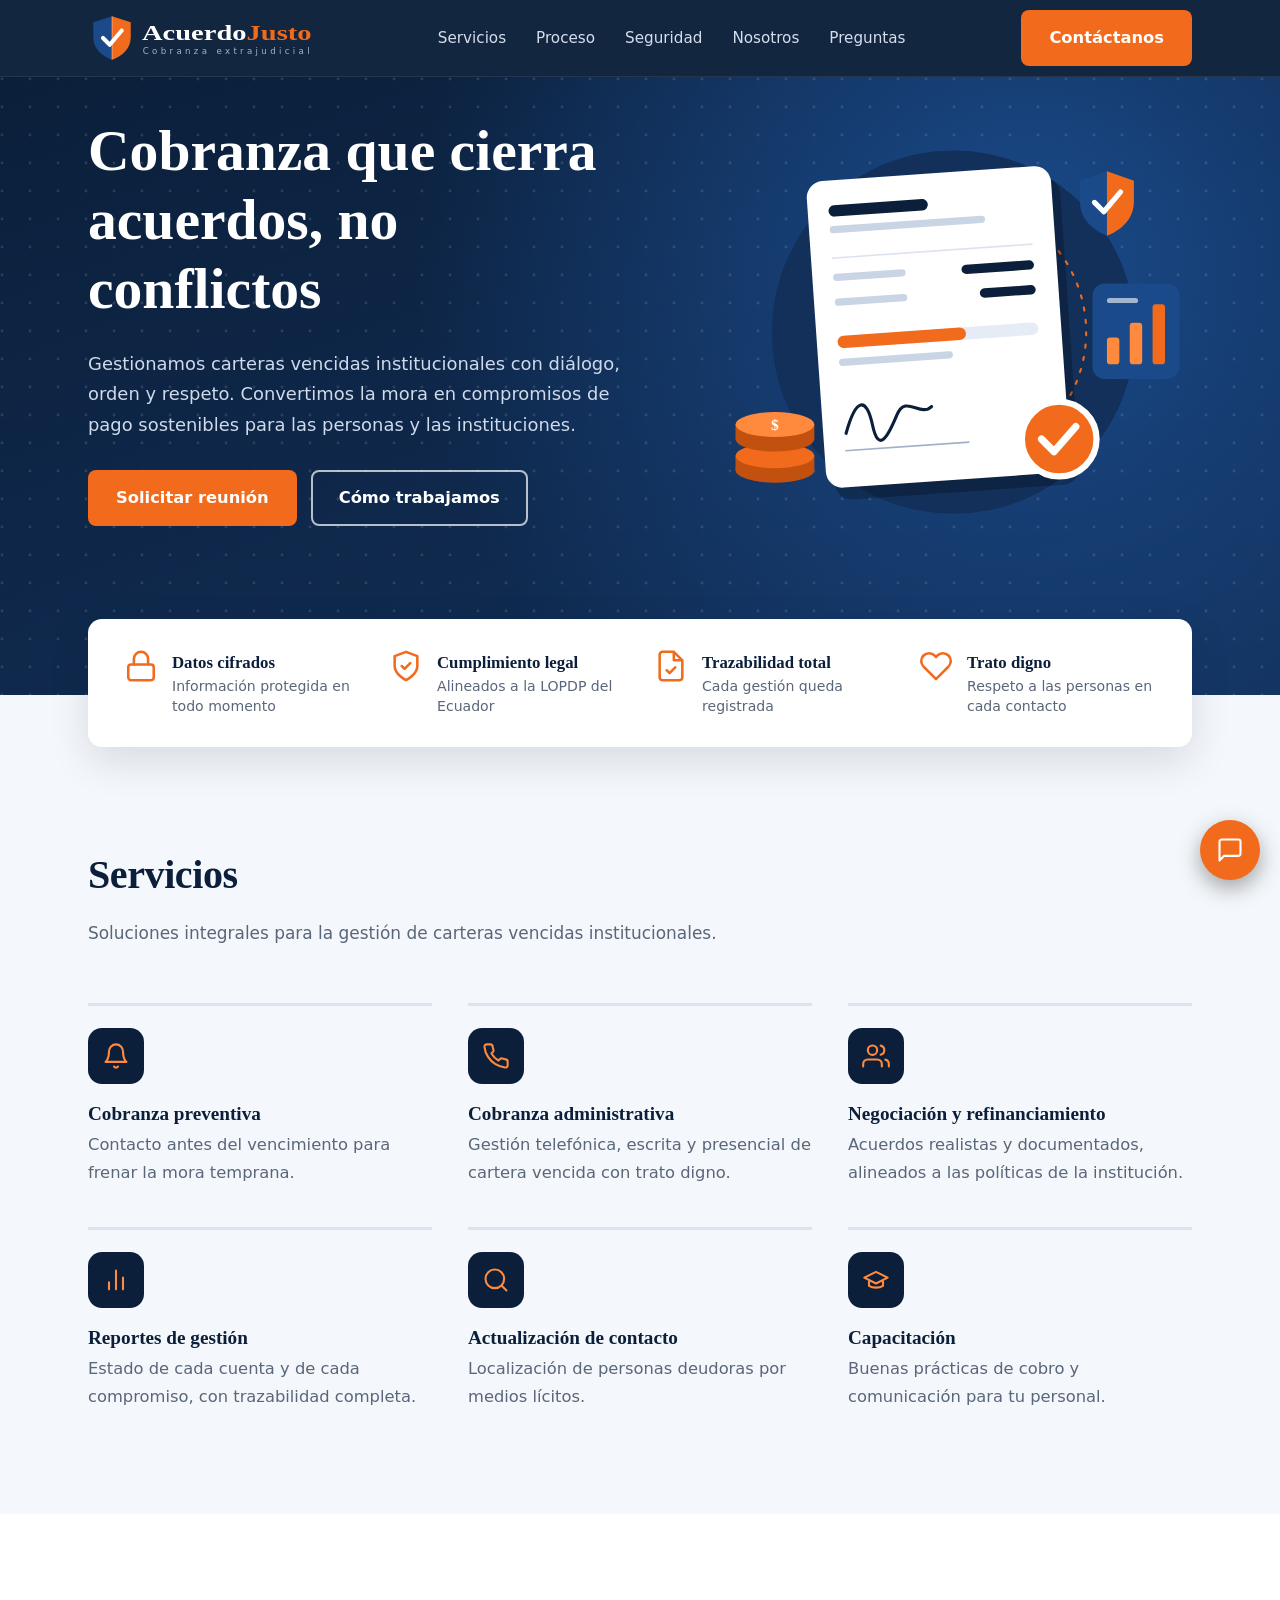
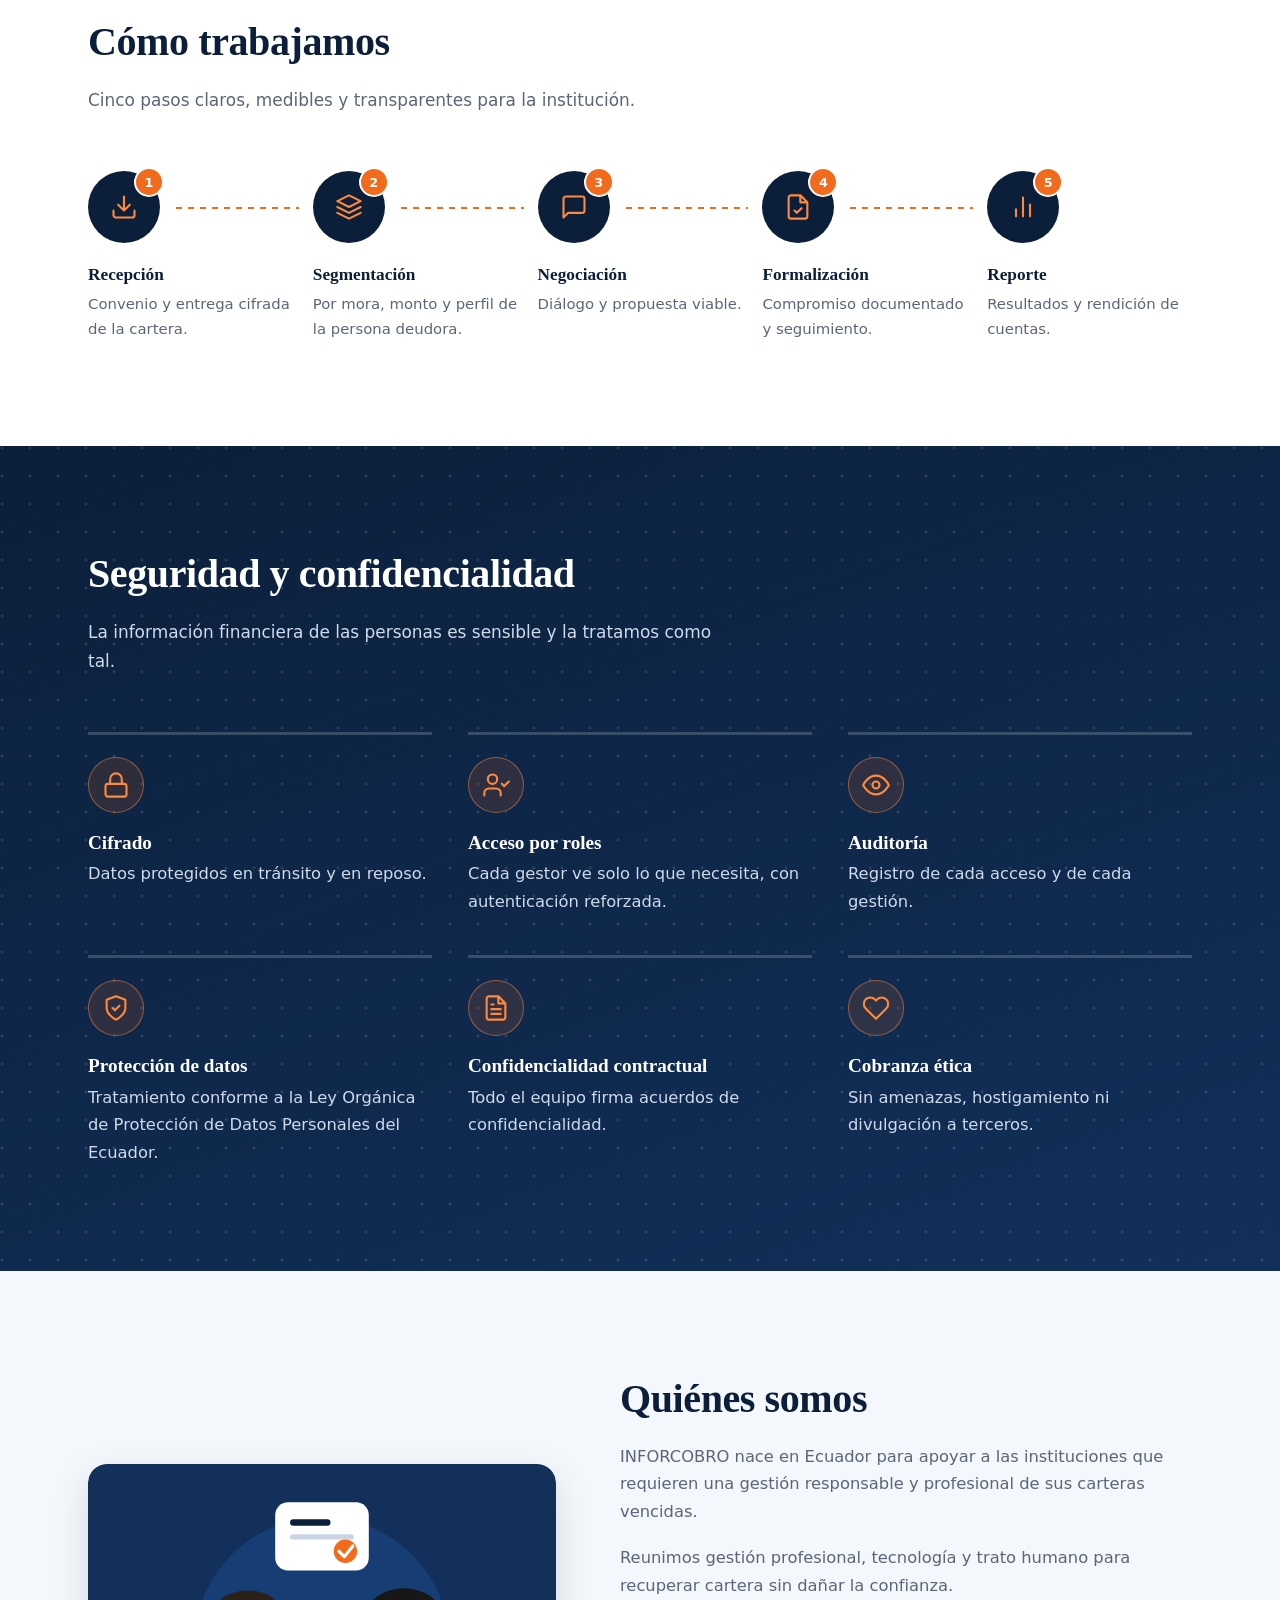
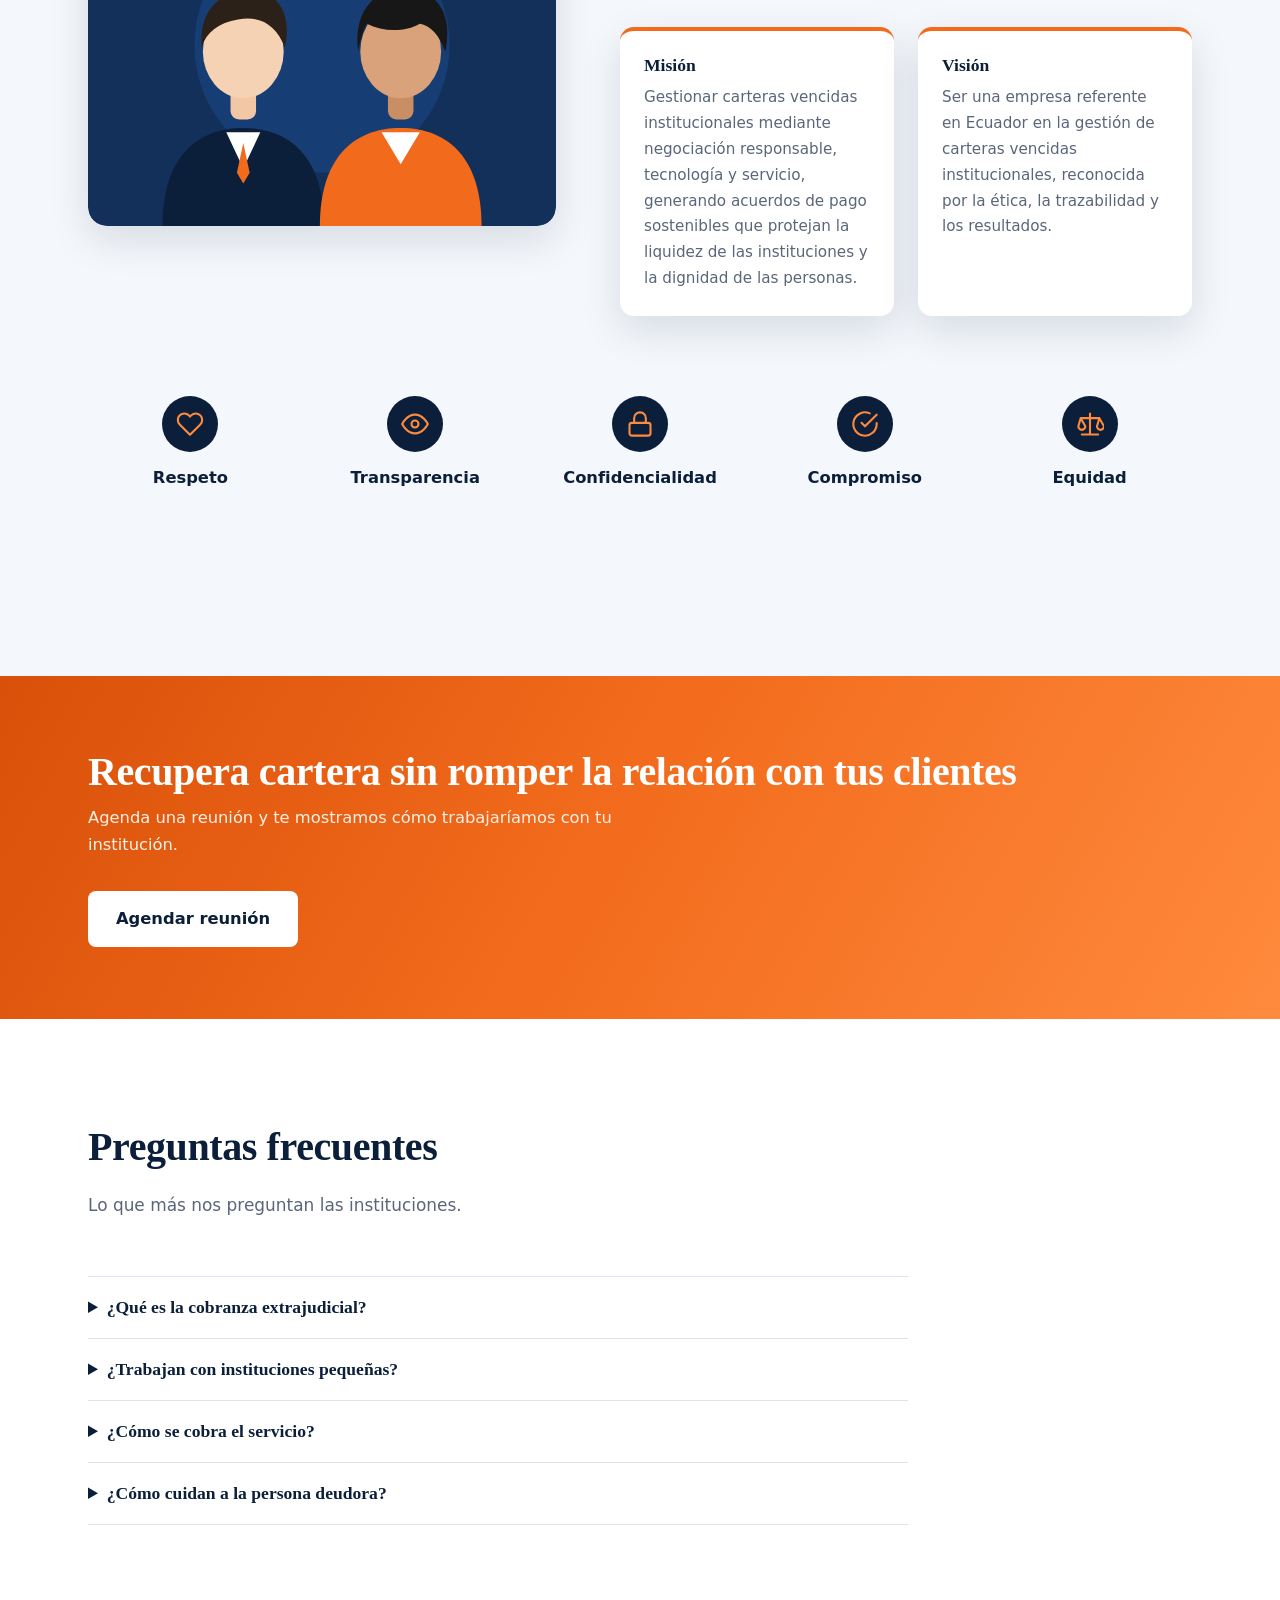
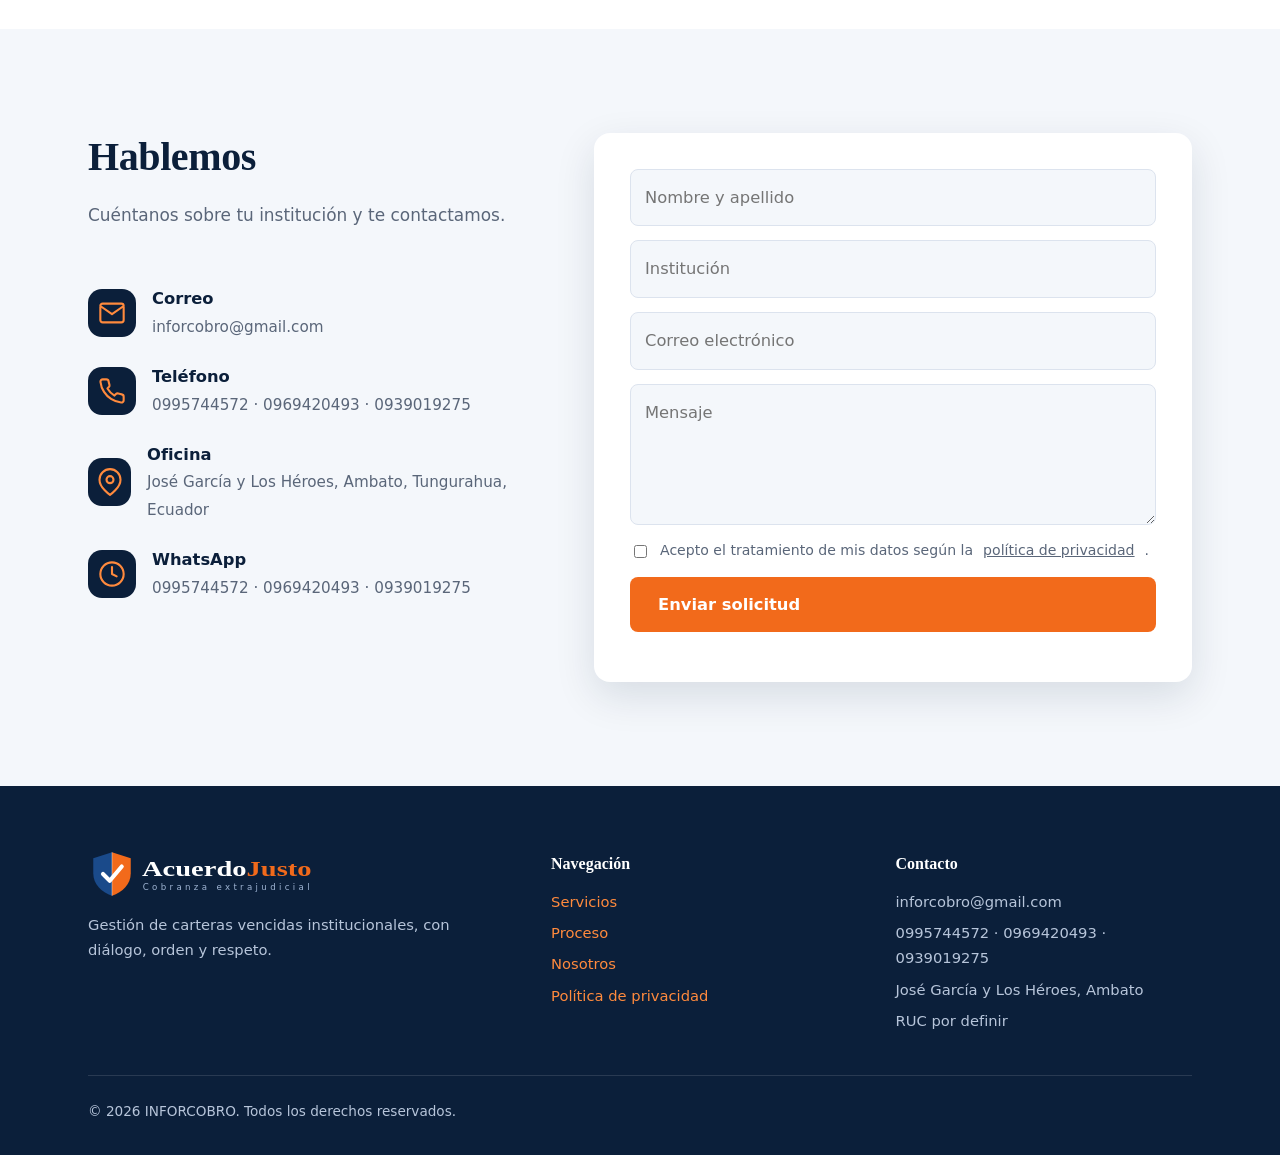
==== index.html @ a8694ea5 "Publicar sitio INFORCOBRO Co-authored-by: Copilot <223556219+Copilot@users.noreply.github.com>" ====
<!doctype html>
<html lang="es">
  <head>
    <meta charset="utf-8" />
    <meta
      name="viewport"
      content="width=device-width, initial-scale=1, viewport-fit=cover"
    />
    <meta
      http-equiv="Content-Security-Policy"
      content="default-src 'none'; style-src 'self'; script-src 'self'; img-src 'self' data:; connect-src 'self' https://formspree.io; form-action https://formspree.io; base-uri 'none'"
    />
    <meta name="referrer" content="no-referrer" />
    <link rel="icon" href="assets/logo-icon.svg" type="image/svg+xml" />
    <link rel="stylesheet" href="css/styles.css" />
    <title>INFORCOBRO | Carteras vencidas institucionales</title>
    <meta
      name="description"
      content="Gestión de carteras vencidas institucionales en Ecuador, con diálogo, orden y respeto."
    />
  </head>
  <body>
    <svg class="sprite" aria-hidden="true">
      <symbol id="i-bell" viewBox="0 0 24 24">
        <path
          d="M18 8a6 6 0 10-12 0c0 7-3 9-3 9h18s-3-2-3-9M13.7 21a2 2 0 01-3.4 0"
        />
      </symbol>
      <symbol id="i-phone" viewBox="0 0 24 24">
        <path
          d="M22 16.9v3a2 2 0 01-2.2 2 19.8 19.8 0 01-8.6-3.1 19.5 19.5 0 01-6-6 19.8 19.8 0 01-3.1-8.7A2 2 0 014.1 2h3a2 2 0 012 1.7c.1 1 .4 1.9.7 2.8a2 2 0 01-.5 2.1L8.1 9.9a16 16 0 006 6l1.3-1.3a2 2 0 012.1-.4c.9.3 1.8.6 2.8.7a2 2 0 011.7 2z"
        />
      </symbol>
      <symbol id="i-users" viewBox="0 0 24 24">
        <path
          d="M17 21v-2a4 4 0 00-4-4H5a4 4 0 00-4 4v2M23 21v-2a4 4 0 00-3-3.9M16 3.1a4 4 0 010 7.8"
        />
        <circle cx="9" cy="7" r="4" />
      </symbol>
      <symbol id="i-chart" viewBox="0 0 24 24">
        <path d="M18 20V10M12 20V4M6 20v-6" />
      </symbol>
      <symbol id="i-search" viewBox="0 0 24 24">
        <circle cx="11" cy="11" r="8" />
        <path d="M21 21l-4.3-4.3" />
      </symbol>
      <symbol id="i-cap" viewBox="0 0 24 24">
        <path d="M22 10L12 5 2 10l10 5 10-5zM6 12v5c3 2 9 2 12 0v-5" />
      </symbol>
      <symbol id="i-lock" viewBox="0 0 24 24">
        <rect x="3" y="11" width="18" height="11" rx="2" />
        <path d="M7 11V7a5 5 0 0110 0v4" />
      </symbol>
      <symbol id="i-usercheck" viewBox="0 0 24 24">
        <path d="M16 21v-2a4 4 0 00-4-4H6a4 4 0 00-4 4v2M17 11l2 2 4-4" />
        <circle cx="9" cy="7" r="4" />
      </symbol>
      <symbol id="i-eye" viewBox="0 0 24 24">
        <path d="M1 12s4-8 11-8 11 8 11 8-4 8-11 8S1 12 1 12z" />
        <circle cx="12" cy="12" r="3" />
      </symbol>
      <symbol id="i-shield" viewBox="0 0 24 24">
        <path d="M12 22s8-4 8-10V5l-8-3-8 3v7c0 6 8 10 8 10zM9 12l2 2 4-4" />
      </symbol>
      <symbol id="i-file" viewBox="0 0 24 24">
        <path
          d="M14 2H6a2 2 0 00-2 2v16a2 2 0 002 2h12a2 2 0 002-2V8zM14 2v6h6M16 13H8M16 17H8M10 9H8"
        />
      </symbol>
      <symbol id="i-filecheck" viewBox="0 0 24 24">
        <path
          d="M14 2H6a2 2 0 00-2 2v16a2 2 0 002 2h12a2 2 0 002-2V8zM14 2v6h6M9 15l2 2 4-4"
        />
      </symbol>
      <symbol id="i-heart" viewBox="0 0 24 24">
        <path
          d="M20.8 4.6a5.5 5.5 0 00-7.8 0L12 5.7l-1-1.1a5.5 5.5 0 00-7.8 7.8l1 1L12 21.2l7.8-7.8 1-1a5.5 5.5 0 000-7.8z"
        />
      </symbol>
      <symbol id="i-inbox" viewBox="0 0 24 24">
        <path
          d="M21 15v4a2 2 0 01-2 2H5a2 2 0 01-2-2v-4M7 10l5 5 5-5M12 15V3"
        />
      </symbol>
      <symbol id="i-layers" viewBox="0 0 24 24">
        <path d="M12 2L2 7l10 5 10-5-10-5zM2 17l10 5 10-5M2 12l10 5 10-5" />
      </symbol>
      <symbol id="i-msg" viewBox="0 0 24 24">
        <path d="M21 15a2 2 0 01-2 2H7l-4 4V5a2 2 0 012-2h14a2 2 0 012 2z" />
      </symbol>
      <symbol id="i-mail" viewBox="0 0 24 24">
        <path
          d="M4 4h16a2 2 0 012 2v12a2 2 0 01-2 2H4a2 2 0 01-2-2V6a2 2 0 012-2zM22 6l-10 7L2 6"
        />
      </symbol>
      <symbol id="i-pin" viewBox="0 0 24 24">
        <path d="M21 10c0 7-9 13-9 13S3 17 3 10a9 9 0 0118 0z" />
        <circle cx="12" cy="10" r="3" />
      </symbol>
      <symbol id="i-clock" viewBox="0 0 24 24">
        <circle cx="12" cy="12" r="10" />
        <path d="M12 6v6l4 2" />
      </symbol>
      <symbol id="i-scale" viewBox="0 0 24 24">
        <path
          d="M12 3v18M5 21h14M4 7h16M4 7l-2 7a3 3 0 006 0zM20 7l-2 7a3 3 0 006 0z"
        />
      </symbol>
      <symbol id="i-ok" viewBox="0 0 24 24">
        <path d="M22 11.1V12a10 10 0 11-5.9-9.1M22 4L12 14l-3-3" />
      </symbol>
    </svg>
    <header class="top">
      <div class="w nav">
        <a href="index.html#inicio"
          ><img src="assets/logo.svg" alt="INFORCOBRO"
        /></a>
        <ul>
          <li><a href="index.html#servicios">Servicios</a></li>
          <li><a href="index.html#proceso">Proceso</a></li>
          <li><a href="index.html#seguridad">Seguridad</a></li>
          <li><a href="index.html#nosotros">Nosotros</a></li>
          <li><a href="index.html#faq">Preguntas</a></li>
        </ul>
        <a class="btn" href="index.html#contacto">Contáctanos</a>
      </div>
    </header>
    <main id="inicio">
      <div class="hero">
        <div class="w">
          <div>
            <h1>Cobranza que cierra acuerdos, no conflictos</h1>
            <p>
              Gestionamos carteras vencidas institucionales con diálogo, orden
              y respeto. Convertimos la mora en compromisos de pago sostenibles
              para las personas y las instituciones.
            </p>
            <a class="btn" href="#contacto">Solicitar reunión</a
            ><a class="btn ghost" href="#proceso">Cómo trabajamos</a>
          </div>
          <img
            src="assets/hero.svg"
            alt="Acuerdo de pago firmado, con indicador de cumplimiento y protección de datos"
          />
        </div>
      </div>

      <div class="w trust">
        <ul>
          <li>
            <svg class="ic" aria-hidden="true"><use href="#i-lock" /></svg>
            <div>
              <b>Datos cifrados</b
              ><span>Información protegida en todo momento</span>
            </div>
          </li>
          <li>
            <svg class="ic" aria-hidden="true"><use href="#i-shield" /></svg>
            <div>
              <b>Cumplimiento legal</b
              ><span>Alineados a la LOPDP del Ecuador</span>
            </div>
          </li>
          <li>
            <svg class="ic" aria-hidden="true"><use href="#i-filecheck" /></svg>
            <div>
              <b>Trazabilidad total</b
              ><span>Cada gestión queda registrada</span>
            </div>
          </li>
          <li>
            <svg class="ic" aria-hidden="true"><use href="#i-heart" /></svg>
            <div>
              <b>Trato digno</b><span>Respeto a las personas en cada contacto</span>
            </div>
          </li>
        </ul>
      </div>

      <section id="servicios">
        <div class="w">
          <h2>Servicios</h2>
          <p class="sub">
            Soluciones integrales para la gestión de carteras vencidas
            institucionales.
          </p>
          <div class="grid3">
            <div class="item">
              <div class="tile">
                <svg class="ic" aria-hidden="true"><use href="#i-bell" /></svg>
              </div>
              <h3>Cobranza preventiva</h3>
              <p>
                Contacto antes del vencimiento para frenar la mora temprana.
              </p>
            </div>
            <div class="item">
              <div class="tile">
                <svg class="ic" aria-hidden="true"><use href="#i-phone" /></svg>
              </div>
              <h3>Cobranza administrativa</h3>
              <p>
                Gestión telefónica, escrita y presencial de cartera vencida con
                trato digno.
              </p>
            </div>
            <div class="item">
              <div class="tile">
                <svg class="ic" aria-hidden="true"><use href="#i-users" /></svg>
              </div>
              <h3>Negociación y refinanciamiento</h3>
              <p>
                Acuerdos realistas y documentados, alineados a las políticas de
                la institución.
              </p>
            </div>
            <div class="item">
              <div class="tile">
                <svg class="ic" aria-hidden="true"><use href="#i-chart" /></svg>
              </div>
              <h3>Reportes de gestión</h3>
              <p>
                Estado de cada cuenta y de cada compromiso, con trazabilidad
                completa.
              </p>
            </div>
            <div class="item">
              <div class="tile">
                <svg class="ic" aria-hidden="true">
                  <use href="#i-search" />
                </svg>
              </div>
              <h3>Actualización de contacto</h3>
              <p>Localización de personas deudoras por medios lícitos.</p>
            </div>
            <div class="item">
              <div class="tile">
                <svg class="ic" aria-hidden="true"><use href="#i-cap" /></svg>
              </div>
              <h3>Capacitación</h3>
              <p>Buenas prácticas de cobro y comunicación para tu personal.</p>
            </div>
          </div>
        </div>
      </section>

      <section id="proceso" class="alt">
        <div class="w">
          <h2>Cómo trabajamos</h2>
          <p class="sub">
            Cinco pasos claros, medibles y transparentes para la institución.
          </p>
          <div class="steps">
            <div>
              <div class="tile">
                <svg class="ic" aria-hidden="true"><use href="#i-inbox" /></svg>
              </div>
              <h3>Recepción</h3>
              <p>Convenio y entrega cifrada de la cartera.</p>
            </div>
            <div>
              <div class="tile">
                <svg class="ic" aria-hidden="true">
                  <use href="#i-layers" />
                </svg>
              </div>
              <h3>Segmentación</h3>
              <p>Por mora, monto y perfil de la persona deudora.</p>
            </div>
            <div>
              <div class="tile">
                <svg class="ic" aria-hidden="true"><use href="#i-msg" /></svg>
              </div>
              <h3>Negociación</h3>
              <p>Diálogo y propuesta viable.</p>
            </div>
            <div>
              <div class="tile">
                <svg class="ic" aria-hidden="true">
                  <use href="#i-filecheck" />
                </svg>
              </div>
              <h3>Formalización</h3>
              <p>Compromiso documentado y seguimiento.</p>
            </div>
            <div>
              <div class="tile">
                <svg class="ic" aria-hidden="true"><use href="#i-chart" /></svg>
              </div>
              <h3>Reporte</h3>
              <p>Resultados y rendición de cuentas.</p>
            </div>
          </div>
        </div>
      </section>

      <section id="seguridad" class="sec">
        <div class="w">
          <h2>Seguridad y confidencialidad</h2>
          <p class="sub">
            La información financiera de las personas es sensible y la tratamos
            como tal.
          </p>
          <div class="grid3">
            <div class="item">
              <div class="tile">
                <svg class="ic" aria-hidden="true"><use href="#i-lock" /></svg>
              </div>
              <h3>Cifrado</h3>
              <p>Datos protegidos en tránsito y en reposo.</p>
            </div>
            <div class="item">
              <div class="tile">
                <svg class="ic" aria-hidden="true">
                  <use href="#i-usercheck" />
                </svg>
              </div>
              <h3>Acceso por roles</h3>
              <p>
                Cada gestor ve solo lo que necesita, con autenticación
                reforzada.
              </p>
            </div>
            <div class="item">
              <div class="tile">
                <svg class="ic" aria-hidden="true"><use href="#i-eye" /></svg>
              </div>
              <h3>Auditoría</h3>
              <p>Registro de cada acceso y de cada gestión.</p>
            </div>
            <div class="item">
              <div class="tile">
                <svg class="ic" aria-hidden="true">
                  <use href="#i-shield" />
                </svg>
              </div>
              <h3>Protección de datos</h3>
              <p>
                Tratamiento conforme a la Ley Orgánica de Protección de Datos
                Personales del Ecuador.
              </p>
            </div>
            <div class="item">
              <div class="tile">
                <svg class="ic" aria-hidden="true"><use href="#i-file" /></svg>
              </div>
              <h3>Confidencialidad contractual</h3>
              <p>Todo el equipo firma acuerdos de confidencialidad.</p>
            </div>
            <div class="item">
              <div class="tile">
                <svg class="ic" aria-hidden="true"><use href="#i-heart" /></svg>
              </div>
              <h3>Cobranza ética</h3>
              <p>Sin amenazas, hostigamiento ni divulgación a terceros.</p>
            </div>
          </div>
        </div>
      </section>

      <section id="nosotros">
        <div class="w">
          <div class="about">
            <img
              src="assets/about.svg"
              alt="Dos asesores cerrando un acuerdo de pago"
            />
            <div>
              <h2>Quiénes somos</h2>
              <p>
                INFORCOBRO nace en Ecuador para apoyar a las instituciones que
                requieren una gestión responsable y profesional de sus carteras
                vencidas.
              </p>
              <p>
                Reunimos gestión profesional, tecnología y trato humano para
                recuperar cartera sin dañar la confianza.
              </p>
              <div class="mv">
                <div>
                  <h3>Misión</h3>
                  <p>
                        Gestionar carteras vencidas institucionales mediante negociación responsable, tecnología y servicio, generando acuerdos de pago sostenibles que protejan la liquidez de las instituciones y la dignidad de las personas.
                  </p>
                </div>
                <div>
                  <h3>Visión</h3>
                  <p>
                    Ser una empresa referente en Ecuador en la gestión de carteras vencidas institucionales, reconocida por la ética, la trazabilidad y los resultados.
                  </p>
                </div>
              </div>
            </div>
          </div>
          <ul class="vals">
            <li>
              <div class="tile">
                <svg class="ic" aria-hidden="true"><use href="#i-heart" /></svg>
              </div>
              Respeto
            </li>
            <li>
              <div class="tile">
                <svg class="ic" aria-hidden="true"><use href="#i-eye" /></svg>
              </div>
              Transparencia
            </li>
            <li>
              <div class="tile">
                <svg class="ic" aria-hidden="true"><use href="#i-lock" /></svg>
              </div>
              Confidencialidad
            </li>
            <li>
              <div class="tile">
                <svg class="ic" aria-hidden="true"><use href="#i-ok" /></svg>
              </div>
              Compromiso
            </li>
            <li>
              <div class="tile">
                <svg class="ic" aria-hidden="true"><use href="#i-scale" /></svg>
              </div>
              Equidad
            </li>
          </ul>
        </div>
      </section>

      <div class="cta">
        <div class="w">
          <div>
            <h2>Recupera cartera sin romper la relación con tus clientes</h2>
            <p>
              Agenda una reunión y te mostramos cómo trabajaríamos con tu
              institución.
            </p>
          </div>
          <a class="btn white" href="#contacto">Agendar reunión</a>
        </div>
      </div>

      <section id="faq" class="alt">
        <div class="w">
          <h2>Preguntas frecuentes</h2>
          <p class="sub">Lo que más nos preguntan las instituciones.</p>
          <div class="faq">
            <details>
              <summary>¿Qué es la cobranza extrajudicial?</summary>
              <p>
                Es la recuperación de deudas sin juicio: mediante contacto,
                negociación y acuerdos de pago.
              </p>
            </details>
            <details>
              <summary>¿Trabajan con instituciones pequeñas?</summary>
              <p>
                Sí. Adaptamos el servicio al tamaño y a las políticas de cada
                institución.
              </p>
            </details>
            <details>
              <summary>¿Cómo se cobra el servicio?</summary>
              <p>
                Comisión por recuperación, tarifa fija u otro
                esquema.
              </p>
            </details>
            <details>
              <summary>¿Cómo cuidan a la persona deudora?</summary>
              <p>
                Con un código de trato digno: horarios permitidos, lenguaje
                respetuoso y privacidad de su información.
              </p>
            </details>
          </div>
        </div>
      </section>

      <section id="contacto">
        <div class="w">
          <div class="contact">
            <div>
              <h2>Hablemos</h2>
              <p class="sub">
                Cuéntanos sobre tu institución y te contactamos.
              </p>
              <ul class="info">
                <li>
                  <div class="tile">
                    <svg class="ic" aria-hidden="true">
                      <use href="#i-mail" />
                    </svg>
                  </div>
                  <div><b>Correo</b><span>inforcobro@gmail.com</span></div>
                </li>
                <li>
                  <div class="tile">
                    <svg class="ic" aria-hidden="true">
                      <use href="#i-phone" />
                    </svg>
                  </div>
                  <div><b>Teléfono</b><span>0995744572 · 0969420493 · 0939019275</span></div>
                </li>
                <li>
                  <div class="tile">
                    <svg class="ic" aria-hidden="true">
                      <use href="#i-pin" />
                    </svg>
                  </div>
                  <div><b>Oficina</b><span>José García y Los Héroes, Ambato, Tungurahua, Ecuador</span></div>
                </li>
                <li>
                  <div class="tile">
                    <svg class="ic" aria-hidden="true">
                      <use href="#i-clock" />
                    </svg>
                  </div>
                  <div>
                    <b>WhatsApp</b><span>0995744572 · 0969420493 · 0939019275</span>
                  </div>
                </li>
              </ul>
            </div>
            <form id="f" novalidate>
              <input
                class="hp"
                name="web"
                tabindex="-1"
                autocomplete="off"
                aria-hidden="true"
              />
              <input
                id="n"
                placeholder="Nombre y apellido"
                maxlength="80"
                required
              /><input
                id="o"
                placeholder="Institución"
                maxlength="100"
                required
              /><input
                id="e"
                type="email"
                placeholder="Correo electrónico"
                maxlength="100"
                required
              /><textarea
                id="t"
                rows="4"
                placeholder="Mensaje"
                maxlength="600"
              ></textarea>
              <label class="chk"
                ><input type="checkbox" id="ok" name="ok" /> Acepto el
                tratamiento de mis datos según la
                <a href="privacidad.html">política de privacidad</a>.</label
              >
              <button class="btn" type="submit">Enviar solicitud</button>
              <div id="msg" role="status"></div>
            </form>
          </div>
        </div>
      </section>
    </main>
    <footer>
      <div class="w">
        <div class="fg">
          <div>
            <img src="assets/logo.svg" alt="INFORCOBRO" />
            <p>
              Gestión de carteras vencidas institucionales, con diálogo,
              orden y respeto.
            </p>
          </div>
          <div>
            <h4>Navegación</h4>
            <p><a href="index.html#servicios">Servicios</a></p>
            <p><a href="index.html#proceso">Proceso</a></p>
            <p><a href="index.html#nosotros">Nosotros</a></p>
            <p><a href="privacidad.html">Política de privacidad</a></p>
          </div>
          <div>
            <h4>Contacto</h4>
            <p>inforcobro@gmail.com</p>
            <p>0995744572 · 0969420493 · 0939019275</p>
            <p>José García y Los Héroes, Ambato</p>
            <p>RUC por definir</p>
          </div>
        </div>
        <div class="copy">
          © 2026 INFORCOBRO. Todos los derechos reservados.
        </div>
      </div>
    </footer>
    <div id="bot">
      <div id="bw">
        <div class="bh">Asistente INFORCOBRO</div>
        <div id="bm"></div>
        <div id="bq"></div>
        <form id="bf">
          <input
            id="bi"
            placeholder="Escribe tu pregunta"
            maxlength="120"
            aria-label="Pregunta"
          /><button type="submit">Enviar</button>
        </form>
      </div>
      <button id="bt" type="button" aria-label="Abrir asistente">
        <svg class="ic" aria-hidden="true"><use href="#i-msg" /></svg>
      </button>
    </div>
    <script src="js/main.js"></script>
    <script src="js/bot.js"></script>
  </body>
</html>
---- css/styles.css ----
:root {
  --navy: #0b1f3a;
  --navy2: #12305a;
  --blue: #1a4a8a;
  --or: #f26a1b;
  --or2: #ff8a3d;
  --bg: #f4f7fb;
  --tx: #1b2638;
  --mu: #5a6679;
  --bd: #dce3ee;
  --serif: Georgia, "Times New Roman", serif;
  --sans: system-ui, -apple-system, "Segoe UI", Roboto, sans-serif;
  --sh: 0 14px 40px rgba(11, 31, 58, 0.12);
}
* {
  box-sizing: border-box;
}
html {
  scroll-behavior: smooth;
  scroll-padding-top: 84px;
}
body {
  margin: 0;
  font: 1.02rem/1.7 var(--sans);
  background: var(--bg);
  color: var(--tx);
}
h1,
h2,
h3 {
  font-family: var(--serif);
  line-height: 1.2;
  margin: 0 0 0.5em;
}
h2 {
  font-size: clamp(1.8rem, 3.2vw, 2.5rem);
  color: var(--navy);
  letter-spacing: -0.01em;
}
a {
  color: inherit;
}
.w {
  max-width: 1160px;
  margin: auto;
  padding: 0 28px;
}
:focus-visible {
  outline: 3px solid var(--or2);
  outline-offset: 2px;
}
.sprite {
  position: absolute;
  width: 0;
  height: 0;
  overflow: hidden;
}
.ic {
  width: 24px;
  height: 24px;
  fill: none;
  stroke: currentColor;
  stroke-width: 1.8;
  stroke-linecap: round;
  stroke-linejoin: round;
  flex: none;
}
.top {
  position: sticky;
  top: 0;
  z-index: 20;
  background: rgba(11, 31, 58, 0.97);
  border-bottom: 1px solid rgba(255, 255, 255, 0.08);
  padding-top: env(safe-area-inset-top, 0);
}
.nav {
  display: flex;
  align-items: center;
  justify-content: space-between;
  height: 76px;
}
.nav img {
  height: 48px;
  display: block;
}
.nav ul {
  display: flex;
  gap: 30px;
  list-style: none;
  margin: 0;
  padding: 0;
}
.nav ul a {
  color: #d5deec;
  text-decoration: none;
  font-size: 0.95rem;
}
.nav ul a:hover {
  color: var(--or2);
}
.btn {
  display: inline-flex;
  align-items: center;
  gap: 8px;
  background: var(--or);
  color: #fff;
  padding: 14px 28px;
  border-radius: 8px;
  border: 0;
  text-decoration: none;
  cursor: pointer;
  font: inherit;
  font-weight: 700;
  transition:
    background 0.2s,
    transform 0.2s;
}
.btn:hover {
  background: var(--or2);
  transform: translateY(-1px);
}
.btn.ghost {
  background: none;
  border: 2px solid rgba(255, 255, 255, 0.7);
  padding: 12px 26px;
}
.btn.ghost:hover {
  background: rgba(255, 255, 255, 0.1);
}
.btn.white {
  background: #fff;
  color: var(--navy);
}
.btn.white:hover {
  background: #fff1e7;
}
.hero {
  background:
    url(../assets/pattern.svg),
    radial-gradient(circle at 80% 30%, var(--blue), transparent 55%),
    linear-gradient(160deg, var(--navy), var(--navy2));
  color: #fff;
  padding: 32px 0 150px;
}
.hero .w {
  display: grid;
  grid-template-columns: 1.05fr 0.95fr;
  gap: 56px;
  align-items: center;
}
.hero h1 {
  font-size: clamp(2.3rem, 5vw, 3.6rem);
  margin-bottom: 0.45em;
}
.hero p {
  color: #cfdaeb;
  font-size: 1.12rem;
  max-width: 540px;
  margin: 0 0 30px;
}
.hero .btn {
  margin: 0 14px 12px 0;
}
.hero img {
  width: 100%;
  height: auto;
  display: block;
}
.trust {
  margin-top: -76px;
  position: relative;
  z-index: 2;
}
.trust ul {
  list-style: none;
  margin: 0;
  padding: 30px 36px;
  background: #fff;
  border-radius: 14px;
  box-shadow: var(--sh);
  display: grid;
  grid-template-columns: repeat(4, 1fr);
  gap: 28px;
}
.trust li {
  display: flex;
  gap: 14px;
  align-items: flex-start;
}
.trust .ic {
  color: var(--or);
  width: 34px;
  height: 34px;
}
.trust b {
  display: block;
  font-family: var(--serif);
  color: var(--navy);
  font-size: 1.05rem;
}
.trust span {
  font-size: 0.88rem;
  color: var(--mu);
  line-height: 1.4;
  display: block;
}
section {
  padding: 104px 0;
}
.alt {
  background: #fff;
}
.sub {
  color: var(--mu);
  max-width: 640px;
  margin: 0 0 56px;
  font-size: 1.06rem;
}
.grid3 {
  display: grid;
  grid-template-columns: repeat(3, 1fr);
  gap: 40px 36px;
}
.tile {
  width: 56px;
  height: 56px;
  border-radius: 14px;
  background: var(--navy);
  color: var(--or2);
  display: grid;
  place-items: center;
  margin-bottom: 18px;
}
.tile .ic {
  width: 28px;
  height: 28px;
}
.item h3 {
  font-size: 1.2rem;
  color: var(--navy);
  margin: 0 0 6px;
}
.item p {
  margin: 0;
  color: var(--mu);
}
.item {
  padding-top: 22px;
  border-top: 3px solid var(--bd);
  transition: border-color 0.2s;
}
.item:hover {
  border-color: var(--or);
}
.steps {
  display: grid;
  grid-template-columns: repeat(5, 1fr);
  gap: 20px;
  counter-reset: s;
}
.steps > div {
  position: relative;
}
.steps .tile {
  position: relative;
  border-radius: 50%;
  width: 72px;
  height: 72px;
  background: var(--navy);
  margin-bottom: 22px;
}
.steps .tile::after {
  counter-increment: s;
  content: counter(s);
  position: absolute;
  top: -4px;
  right: -4px;
  width: 26px;
  height: 26px;
  border-radius: 50%;
  background: var(--or);
  color: #fff;
  font: 700 0.8rem var(--sans);
  display: grid;
  place-items: center;
  border: 2px solid #fff;
}
.steps > div:not(:last-child)::after {
  content: "";
  position: absolute;
  top: 36px;
  left: 88px;
  right: -6px;
  height: 2px;
  background: repeating-linear-gradient(
    90deg,
    var(--or) 0 6px,
    transparent 6px 12px
  );
}
.steps h3 {
  font-size: 1.08rem;
  color: var(--navy);
  margin: 0 0 6px;
}
.steps p {
  margin: 0;
  font-size: 0.93rem;
  color: var(--mu);
}
.sec {
  background:
    url(../assets/pattern.svg),
    linear-gradient(160deg, var(--navy), var(--navy2));
  color: #fff;
}
.sec h2 {
  color: #fff;
}
.sec .sub {
  color: #cfdaeb;
}
.sec .item {
  border-top-color: rgba(255, 255, 255, 0.18);
}
.sec .item:hover {
  border-color: var(--or2);
}
.sec .tile {
  background: rgba(242, 106, 27, 0.14);
  border: 1px solid rgba(255, 138, 61, 0.5);
  border-radius: 50%;
}
.sec .item h3 {
  color: #fff;
}
.sec .item p {
  color: #cfdaeb;
}
.about {
  display: grid;
  grid-template-columns: 0.9fr 1.1fr;
  gap: 64px;
  align-items: center;
  margin-bottom: 80px;
}
.about img {
  width: 100%;
  height: auto;
  border-radius: 18px;
  box-shadow: var(--sh);
  display: block;
}
.about p {
  margin: 0 0 18px;
  color: var(--mu);
}
.mv {
  display: grid;
  grid-template-columns: 1fr 1fr;
  gap: 24px;
  margin-top: 28px;
}
.mv div {
  background: #fff;
  border-radius: 14px;
  padding: 24px;
  box-shadow: var(--sh);
  border-top: 4px solid var(--or);
}
.mv h3 {
  font-size: 1.1rem;
  color: var(--navy);
}
.mv p {
  font-size: 0.95rem;
  margin: 0;
}
.vals {
  display: grid;
  grid-template-columns: repeat(5, 1fr);
  gap: 20px;
  margin: 0 0 80px;
  padding: 0;
  list-style: none;
}
.vals li {
  text-align: center;
  font-weight: 700;
  color: var(--navy);
}
.vals .tile {
  margin: 0 auto 12px;
  border-radius: 50%;
}
.team {
  display: grid;
  grid-template-columns: repeat(4, 1fr);
  gap: 32px;
  text-align: center;
}
.av {
  width: 104px;
  height: 104px;
  margin: 0 auto 16px;
  border-radius: 50%;
  background: linear-gradient(145deg, var(--blue), var(--navy));
  color: #fff;
  display: grid;
  place-items: center;
  font: 700 1.6rem var(--serif);
  border: 4px solid #fff;
  box-shadow:
    0 0 0 3px var(--or),
    var(--sh);
}
.team h3 {
  font-size: 1.08rem;
  margin: 0;
  color: var(--navy);
}
.team p {
  margin: 4px 0 0;
  color: var(--mu);
  font-size: 0.92rem;
}
.gap {
  margin-top: 0;
  margin-bottom: 40px;
}
.cta {
  background: linear-gradient(120deg, #d9500a, var(--or) 45%, var(--or2));
  color: #fff;
  padding: 72px 0;
}
.cta .w {
  display: flex;
  align-items: center;
  justify-content: space-between;
  gap: 32px;
  flex-wrap: wrap;
}
.cta h2 {
  color: #fff;
  margin: 0 0 8px;
}
.cta p {
  margin: 0;
  max-width: 560px;
  color: #fff1e7;
}
details {
  border-top: 1px solid var(--bd);
  padding: 20px 0;
}
details:last-of-type {
  border-bottom: 1px solid var(--bd);
}
summary {
  cursor: pointer;
  font: 700 1.1rem var(--serif);
  color: var(--navy);
}
details p {
  color: var(--mu);
  margin: 12px 0 0;
  max-width: 720px;
}
.faq {
  max-width: 820px;
}
.contact {
  display: grid;
  grid-template-columns: 0.85fr 1.15fr;
  gap: 64px;
  align-items: start;
}
.info {
  list-style: none;
  margin: 0;
  padding: 0;
  display: grid;
  gap: 22px;
}
.info li {
  display: flex;
  gap: 16px;
  align-items: center;
}
.info .tile {
  margin: 0;
  width: 48px;
  height: 48px;
}
.info b {
  display: block;
  color: var(--navy);
}
.info span {
  color: var(--mu);
  font-size: 0.95rem;
}
form {
  display: grid;
  gap: 14px;
  background: #fff;
  padding: 36px;
  border-radius: 16px;
  box-shadow: var(--sh);
}
input,
textarea {
  width: 100%;
  padding: 14px;
  border: 1px solid var(--bd);
  border-radius: 8px;
  font: inherit;
  background: var(--bg);
}
input:focus,
textarea:focus {
  outline: 2px solid var(--or);
  background: #fff;
}
.chk {
  display: flex;
  gap: 10px;
  align-items: flex-start;
  font-size: 0.88rem;
  color: var(--mu);
}
.chk input {
  width: auto;
  margin-top: 6px;
}
.hp {
  position: absolute;
  left: -9999px;
}
#msg {
  font-weight: 600;
  color: var(--or);
}
footer {
  background: var(--navy);
  color: #b7c5da;
  padding: 64px 0 32px;
  font-size: 0.92rem;
}
footer a {
  color: var(--or2);
  text-decoration: none;
}
footer img {
  height: 48px;
  display: block;
  margin-bottom: 14px;
}
.fg {
  display: grid;
  grid-template-columns: 1.4fr 1fr 1fr;
  gap: 48px;
  padding-bottom: 36px;
  border-bottom: 1px solid rgba(255, 255, 255, 0.12);
}
.fg h4 {
  font-family: var(--serif);
  color: #fff;
  margin: 0 0 12px;
  font-size: 1rem;
}
.fg p {
  margin: 0 0 6px;
}
.copy {
  padding-top: 24px;
  font-size: 0.85rem;
}
.legal {
  max-width: 780px;
  margin: auto;
  padding: 72px 28px;
}
.legal h2 {
  margin-top: 1.8em;
  font-size: 1.4rem;
}
.note {
  background: #fff3ea;
  border-left: 5px solid var(--or);
  padding: 14px 18px;
  margin: 0 0 24px;
  border-radius: 0 8px 8px 0;
}
#bot {
  position: fixed;
  right: 20px;
  bottom: calc(20px + env(safe-area-inset-bottom, 0));
  z-index: 30;
}
#bt {
  width: 60px;
  height: 60px;
  border-radius: 50%;
  background: var(--or);
  color: #fff;
  border: 0;
  cursor: pointer;
  box-shadow: 0 8px 22px rgba(0, 0, 0, 0.35);
  display: grid;
  place-items: center;
}
#bt .ic {
  width: 28px;
  height: 28px;
}
#bw {
  display: none;
  position: absolute;
  right: 0;
  bottom: 74px;
  width: min(360px, calc(100vw - 40px));
  background: #fff;
  border: 1px solid var(--bd);
  border-radius: 14px;
  overflow: hidden;
  box-shadow: 0 16px 40px rgba(0, 0, 0, 0.3);
}
#bw.open {
  display: block;
}
.bh {
  background: var(--navy);
  color: #fff;
  padding: 14px 18px;
  font-weight: 700;
}
#bm {
  height: 260px;
  overflow: auto;
  padding: 14px;
  display: flex;
  flex-direction: column;
  gap: 8px;
  font-size: 0.92rem;
}
.m {
  padding: 10px 14px;
  border-radius: 12px;
  max-width: 88%;
}
.m.b {
  background: var(--bg);
}
.m.b {
  align-self: flex-start;
}
.m.u {
  background: var(--or);
  color: #fff;
  align-self: flex-end;
}
#bq {
  display: flex;
  flex-wrap: wrap;
  gap: 6px;
  padding: 10px 12px;
  border-top: 1px solid var(--bd);
}
#bq button {
  background: #fff;
  border: 1px solid var(--or);
  color: var(--navy);
  border-radius: 16px;
  padding: 5px 11px;
  font-size: 0.8rem;
  cursor: pointer;
}
#bf {
  display: flex;
  border-top: 1px solid var(--bd);
}
#bf input {
  border: 0;
  border-radius: 0;
  background: #fff;
}
#bf button {
  border: 0;
  background: var(--navy);
  color: #fff;
  padding: 0 18px;
  cursor: pointer;
}
@media (max-width: 900px) {
  .nav ul {
    display: none;
  }
  .hero {
    padding: 72px 0 120px;
  }
  .hero .w,
  .about,
  .contact,
  .mv,
  .fg {
    grid-template-columns: 1fr;
    gap: 40px;
  }
  .hero img {
    max-width: 420px;
    margin: auto;
  }
  .trust ul,
  .grid3 {
    grid-template-columns: 1fr 1fr;
  }
  .steps,
  .vals {
    grid-template-columns: 1fr 1fr;
  }
  .steps > div::after {
    display: none;
  }
  .team {
    grid-template-columns: 1fr 1fr;
  }
  section {
    padding: 72px 0;
  }
}
@media (max-width: 560px) {
  .trust ul,
  .grid3,
  .steps,
  .vals,
  .team {
    grid-template-columns: 1fr;
  }
  .w {
    padding: 0 20px;
  }
  form {
    padding: 24px;
  }
}
@media (prefers-reduced-motion: reduce) {
  html {
    scroll-behavior: auto;
  }
  * {
    transition: none !important;
  }
}
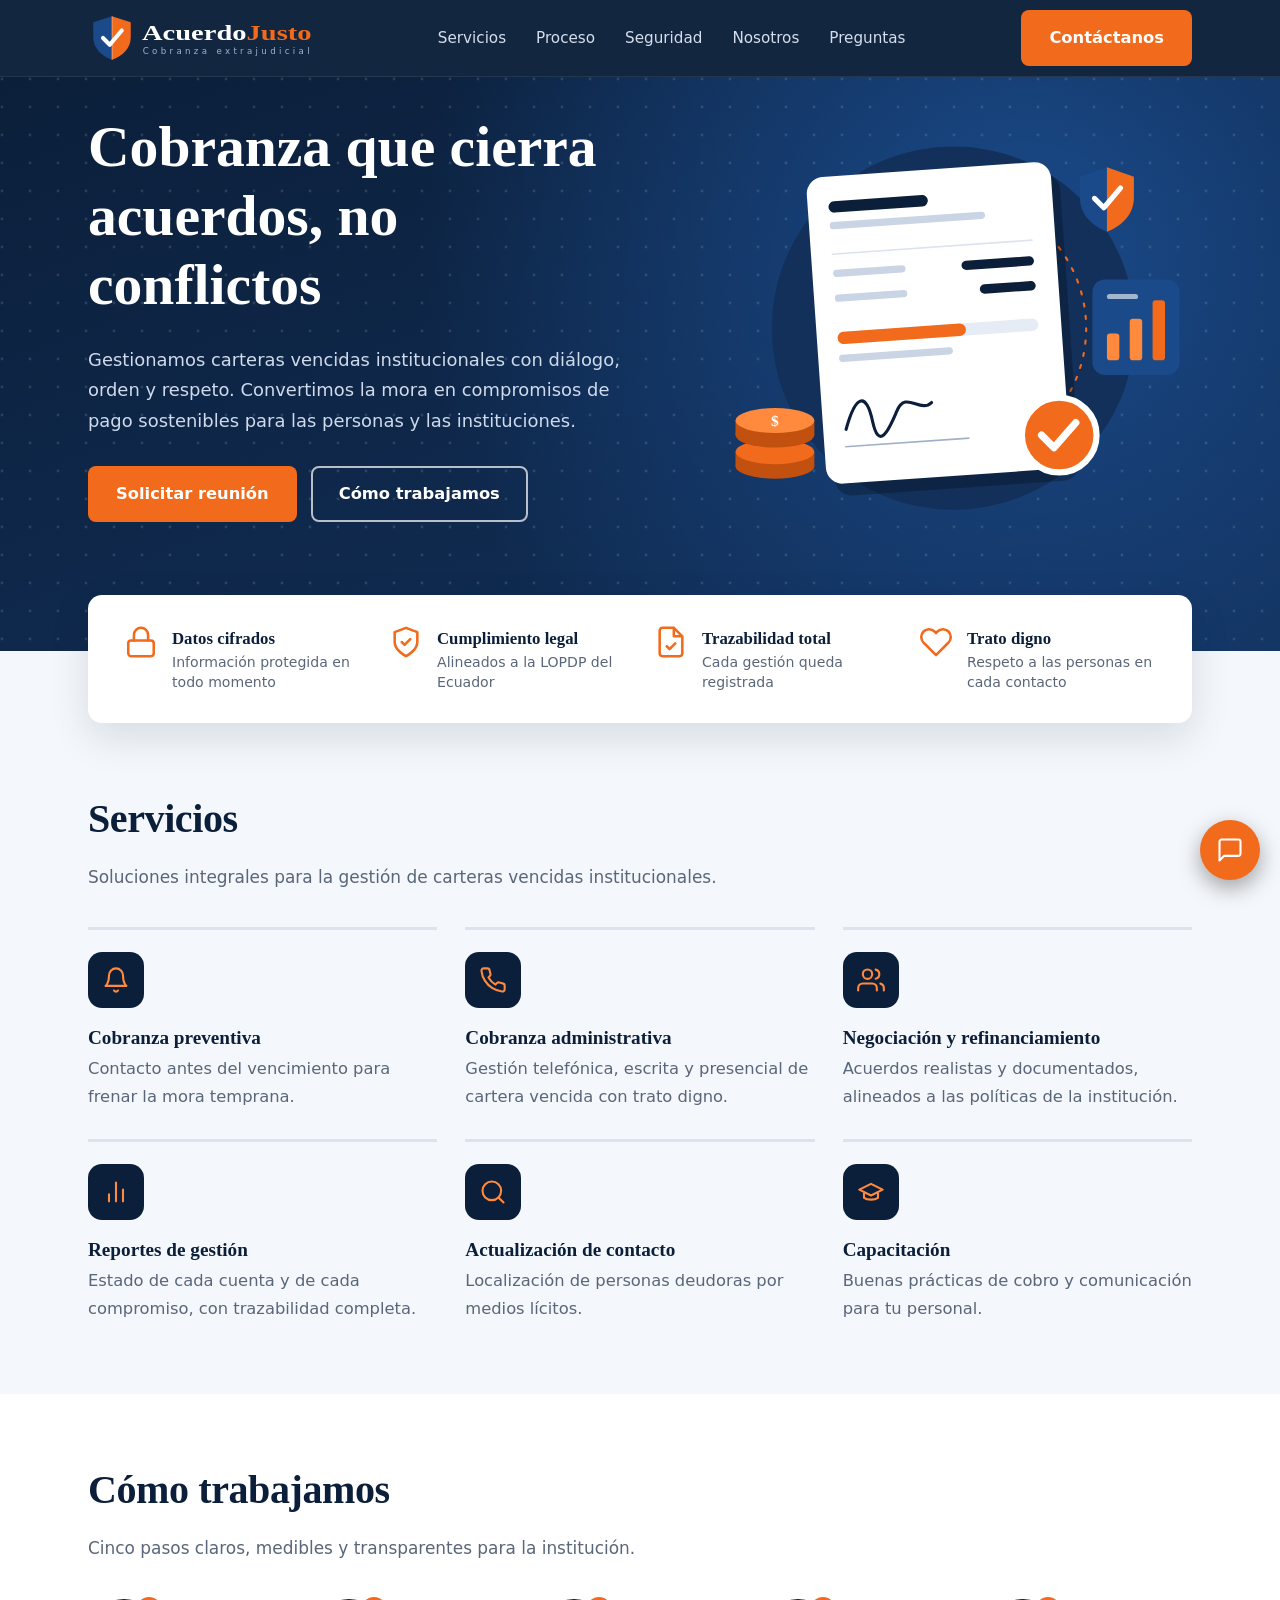
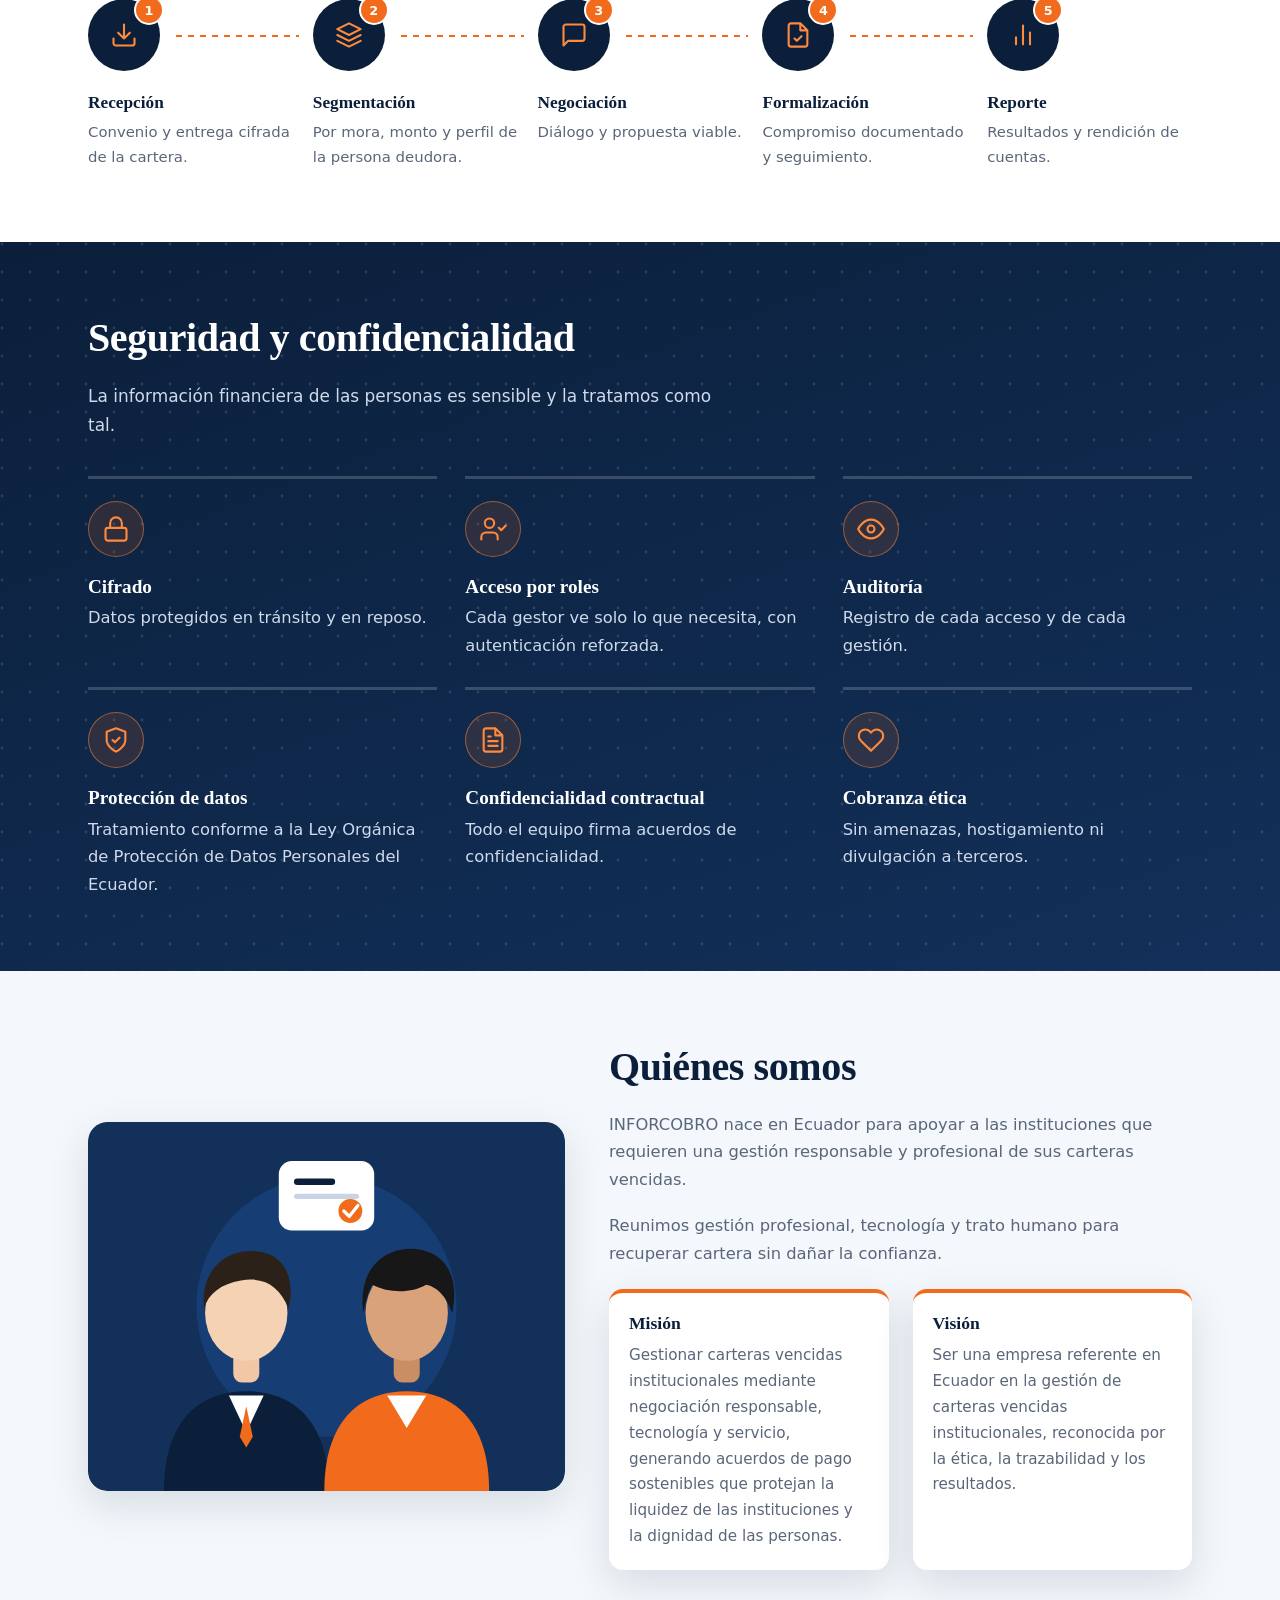
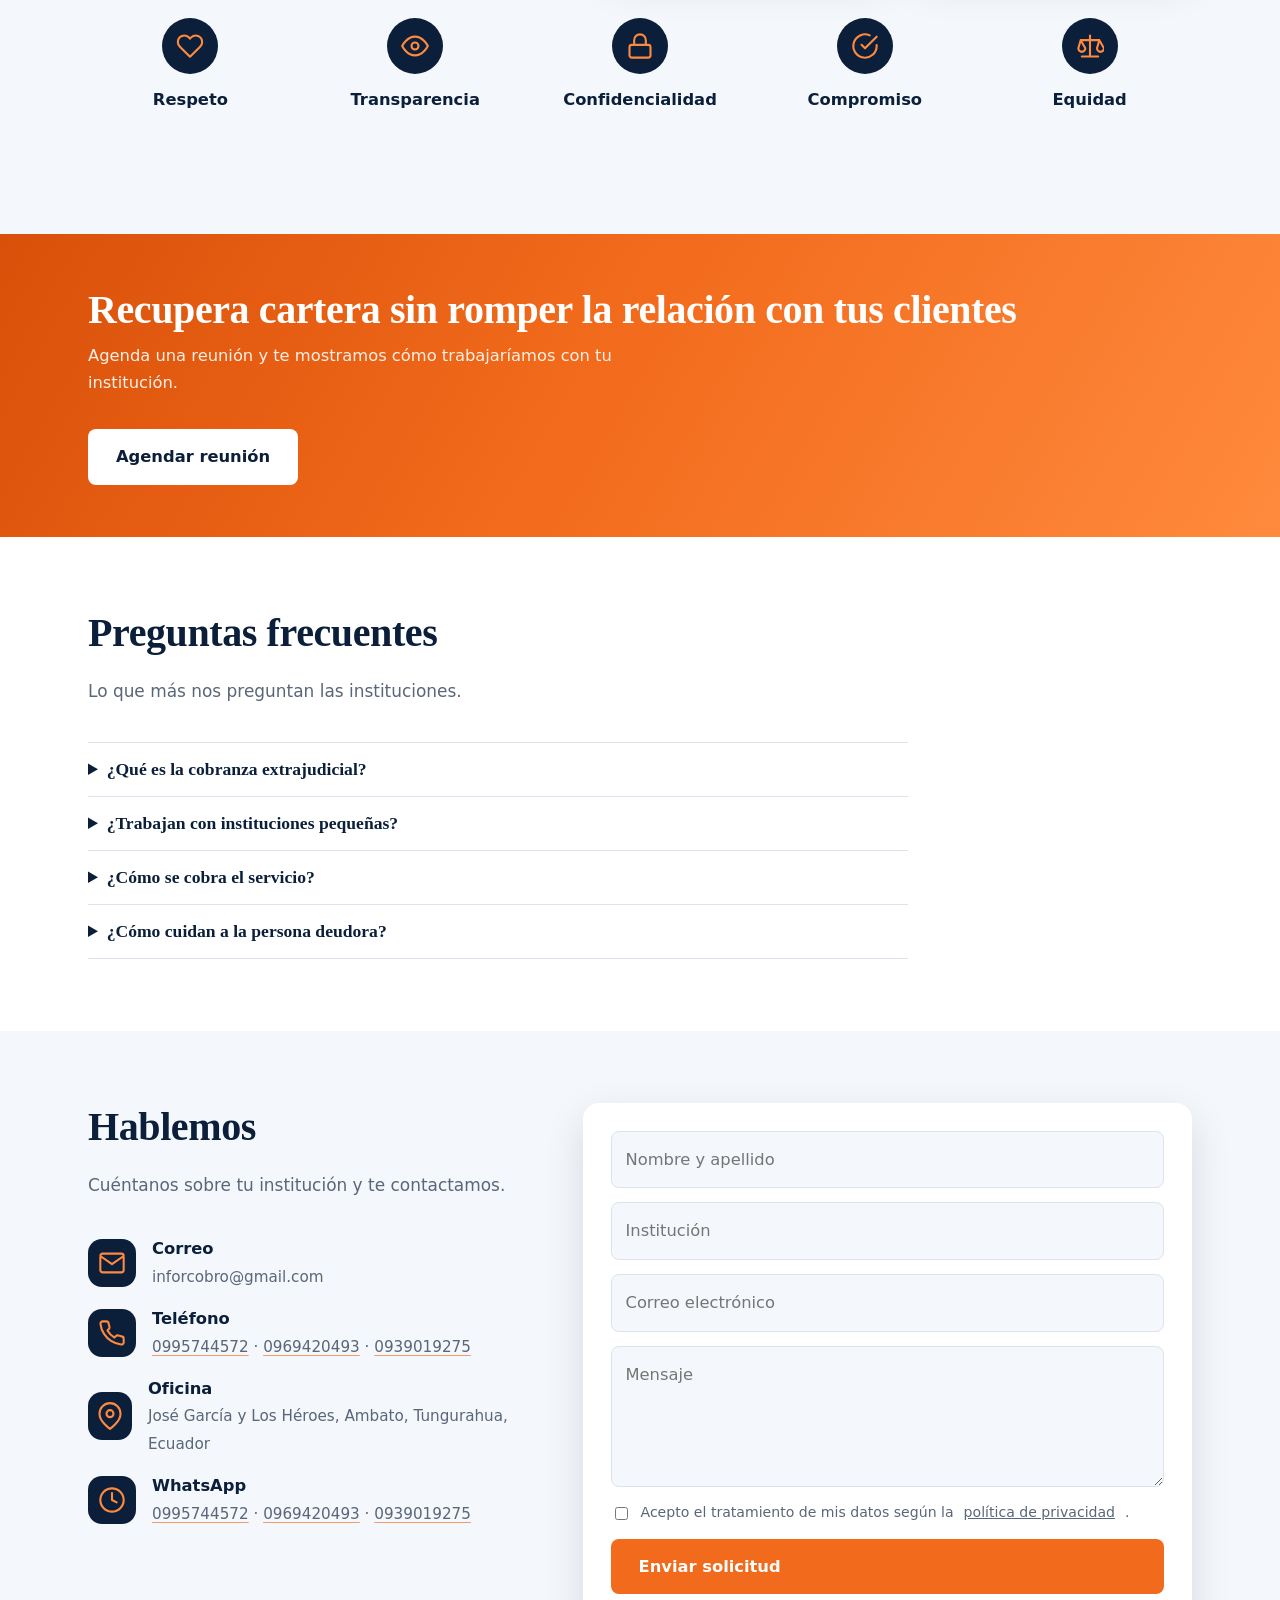
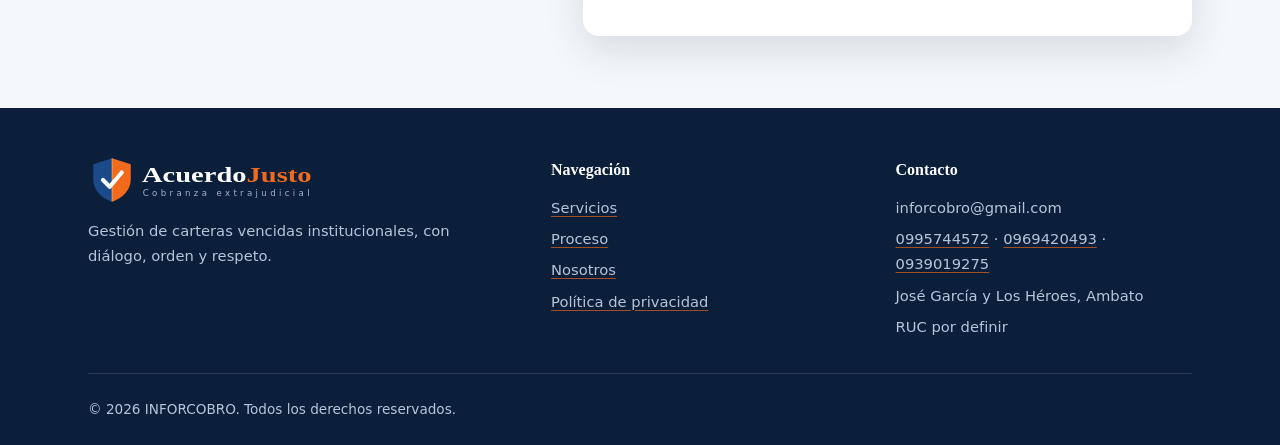
==== commit 5d8db7d9: "Mejorar enlaces y espaciado del sitio Co-authored-by: Copilot <223556219+Copilot@users.noreply.githu" ====
--- a/index.html
+++ b/index.html
@@ -500,7 +500,14 @@
                       <use href="#i-phone" />
                     </svg>
                   </div>
-                  <div><b>Teléfono</b><span>0995744572 · 0969420493 · 0939019275</span></div>
+                  <div>
+                    <b>Teléfono</b>
+                    <span>
+                      <a href="tel:+593995744572">0995744572</a> ·
+                      <a href="tel:+593969420493">0969420493</a> ·
+                      <a href="tel:+593939019275">0939019275</a>
+                    </span>
+                  </div>
                 </li>
                 <li>
                   <div class="tile">
@@ -517,7 +524,12 @@
                     </svg>
                   </div>
                   <div>
-                    <b>WhatsApp</b><span>0995744572 · 0969420493 · 0939019275</span>
+                    <b>WhatsApp</b>
+                    <span class="whatsapp-links">
+                      <a href="https://wa.me/593995744572?text=Hola%20INFORCOBRO" target="_blank" rel="noopener noreferrer">0995744572</a> ·
+                      <a href="https://wa.me/593969420493?text=Hola%20INFORCOBRO" target="_blank" rel="noopener noreferrer">0969420493</a> ·
+                      <a href="https://wa.me/593939019275?text=Hola%20INFORCOBRO" target="_blank" rel="noopener noreferrer">0939019275</a>
+                    </span>
                   </div>
                 </li>
               </ul>
@@ -584,7 +596,11 @@
           <div>
             <h4>Contacto</h4>
             <p>inforcobro@gmail.com</p>
-            <p>0995744572 · 0969420493 · 0939019275</p>
+            <p>
+              <a href="https://wa.me/593995744572?text=Hola%20INFORCOBRO" target="_blank" rel="noopener noreferrer">0995744572</a> ·
+              <a href="https://wa.me/593969420493?text=Hola%20INFORCOBRO" target="_blank" rel="noopener noreferrer">0969420493</a> ·
+              <a href="https://wa.me/593939019275?text=Hola%20INFORCOBRO" target="_blank" rel="noopener noreferrer">0939019275</a>
+            </p>
             <p>José García y Los Héroes, Ambato</p>
             <p>RUC por definir</p>
           </div>
--- a/css/styles.css
+++ b/css/styles.css
@@ -140,7 +140,7 @@
     radial-gradient(circle at 80% 30%, var(--blue), transparent 55%),
     linear-gradient(160deg, var(--navy), var(--navy2));
   color: #fff;
-  padding: 32px 0 150px;
+  padding: 28px 0 110px;
 }
 .hero .w {
   display: grid;
@@ -167,7 +167,7 @@
   display: block;
 }
 .trust {
-  margin-top: -76px;
+  margin-top: -56px;
   position: relative;
   z-index: 2;
 }
@@ -205,7 +205,7 @@
   display: block;
 }
 section {
-  padding: 104px 0;
+  padding: 72px 0;
 }
 .alt {
   background: #fff;
@@ -213,13 +213,13 @@
 .sub {
   color: var(--mu);
   max-width: 640px;
-  margin: 0 0 56px;
+  margin: 0 0 36px;
   font-size: 1.06rem;
 }
 .grid3 {
   display: grid;
   grid-template-columns: repeat(3, 1fr);
-  gap: 40px 36px;
+  gap: 28px 28px;
 }
 .tile {
   width: 56px;
@@ -340,9 +340,9 @@
 .about {
   display: grid;
   grid-template-columns: 0.9fr 1.1fr;
-  gap: 64px;
+  gap: 44px;
   align-items: center;
-  margin-bottom: 80px;
+  margin-bottom: 48px;
 }
 .about img {
   width: 100%;
@@ -359,12 +359,12 @@
   display: grid;
   grid-template-columns: 1fr 1fr;
   gap: 24px;
-  margin-top: 28px;
+  margin-top: 22px;
 }
 .mv div {
   background: #fff;
   border-radius: 14px;
-  padding: 24px;
+  padding: 20px;
   box-shadow: var(--sh);
   border-top: 4px solid var(--or);
 }
@@ -380,7 +380,7 @@
   display: grid;
   grid-template-columns: repeat(5, 1fr);
   gap: 20px;
-  margin: 0 0 80px;
+  margin: 0 0 48px;
   padding: 0;
   list-style: none;
 }
@@ -431,7 +431,7 @@
 .cta {
   background: linear-gradient(120deg, #d9500a, var(--or) 45%, var(--or2));
   color: #fff;
-  padding: 72px 0;
+  padding: 52px 0;
 }
 .cta .w {
   display: flex;
@@ -451,7 +451,7 @@
 }
 details {
   border-top: 1px solid var(--bd);
-  padding: 20px 0;
+  padding: 16px 0;
 }
 details:last-of-type {
   border-bottom: 1px solid var(--bd);
@@ -472,7 +472,7 @@
 .contact {
   display: grid;
   grid-template-columns: 0.85fr 1.15fr;
-  gap: 64px;
+  gap: 44px;
   align-items: start;
 }
 .info {
@@ -480,7 +480,7 @@
   margin: 0;
   padding: 0;
   display: grid;
-  gap: 22px;
+  gap: 14px;
 }
 .info li {
   display: flex;
@@ -500,11 +500,24 @@
   color: var(--mu);
   font-size: 0.95rem;
 }
+.info span a,
+.whatsapp-links a,
+.fg a {
+  color: inherit;
+  text-decoration: underline;
+  text-decoration-color: rgba(242, 106, 27, 0.65);
+  text-underline-offset: 3px;
+}
+.whatsapp-links a:hover,
+.info span a:hover,
+.fg a:hover {
+  color: var(--or);
+}
 form {
   display: grid;
   gap: 14px;
   background: #fff;
-  padding: 36px;
+  padding: 28px;
   border-radius: 16px;
   box-shadow: var(--sh);
 }
@@ -544,7 +557,7 @@
 footer {
   background: var(--navy);
   color: #b7c5da;
-  padding: 64px 0 32px;
+  padding: 48px 0 24px;
   font-size: 0.92rem;
 }
 footer a {
@@ -560,7 +573,7 @@
   display: grid;
   grid-template-columns: 1.4fr 1fr 1fr;
   gap: 48px;
-  padding-bottom: 36px;
+  padding-bottom: 28px;
   border-bottom: 1px solid rgba(255, 255, 255, 0.12);
 }
 .fg h4 {
@@ -697,7 +710,7 @@
     display: none;
   }
   .hero {
-    padding: 72px 0 120px;
+    padding: 56px 0 88px;
   }
   .hero .w,
   .about,
@@ -711,6 +724,9 @@
     max-width: 420px;
     margin: auto;
   }
+  .trust {
+    margin-top: -40px;
+  }
   .trust ul,
   .grid3 {
     grid-template-columns: 1fr 1fr;
@@ -726,7 +742,19 @@
     grid-template-columns: 1fr 1fr;
   }
   section {
-    padding: 72px 0;
+    padding: 56px 0;
+  }
+  .sub {
+    margin-bottom: 28px;
+  }
+  .about {
+    margin-bottom: 36px;
+  }
+  .vals {
+    margin-bottom: 36px;
+  }
+  .cta {
+    padding: 40px 0;
   }
 }
 @media (max-width: 560px) {
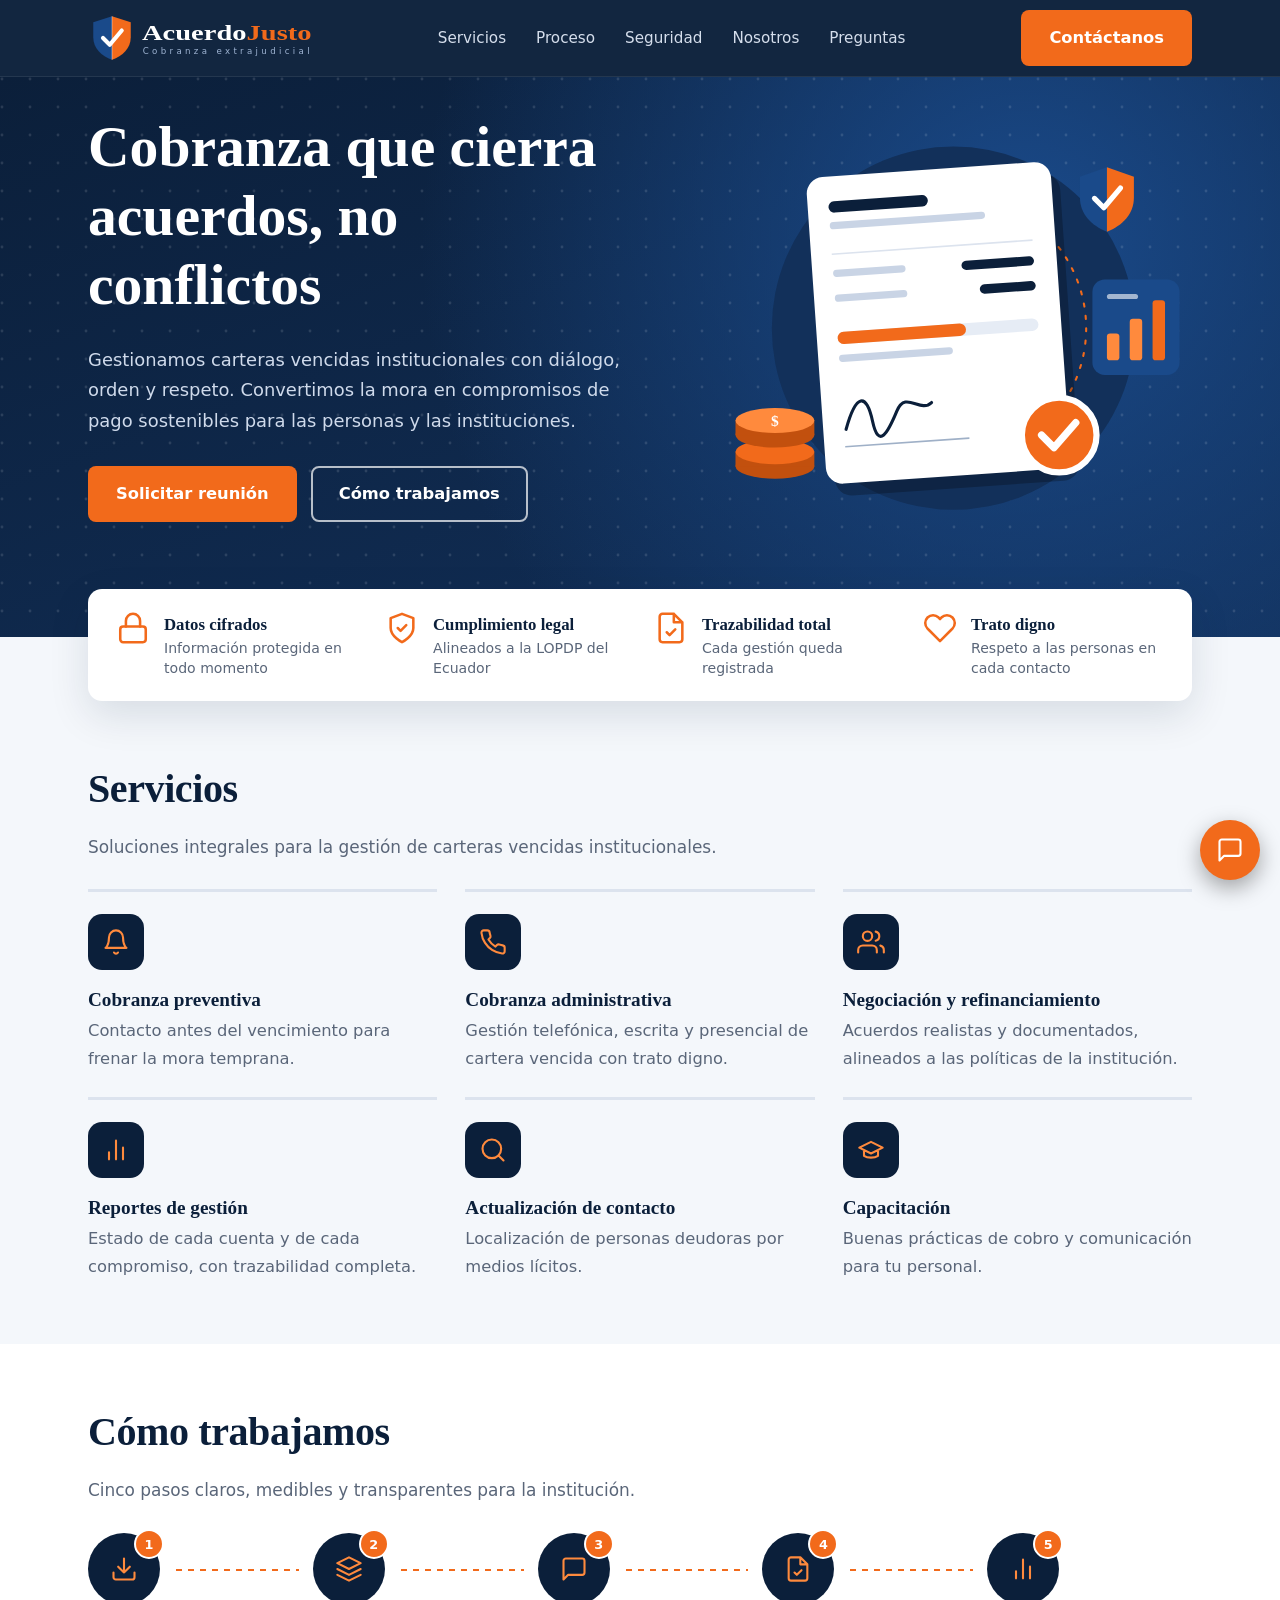
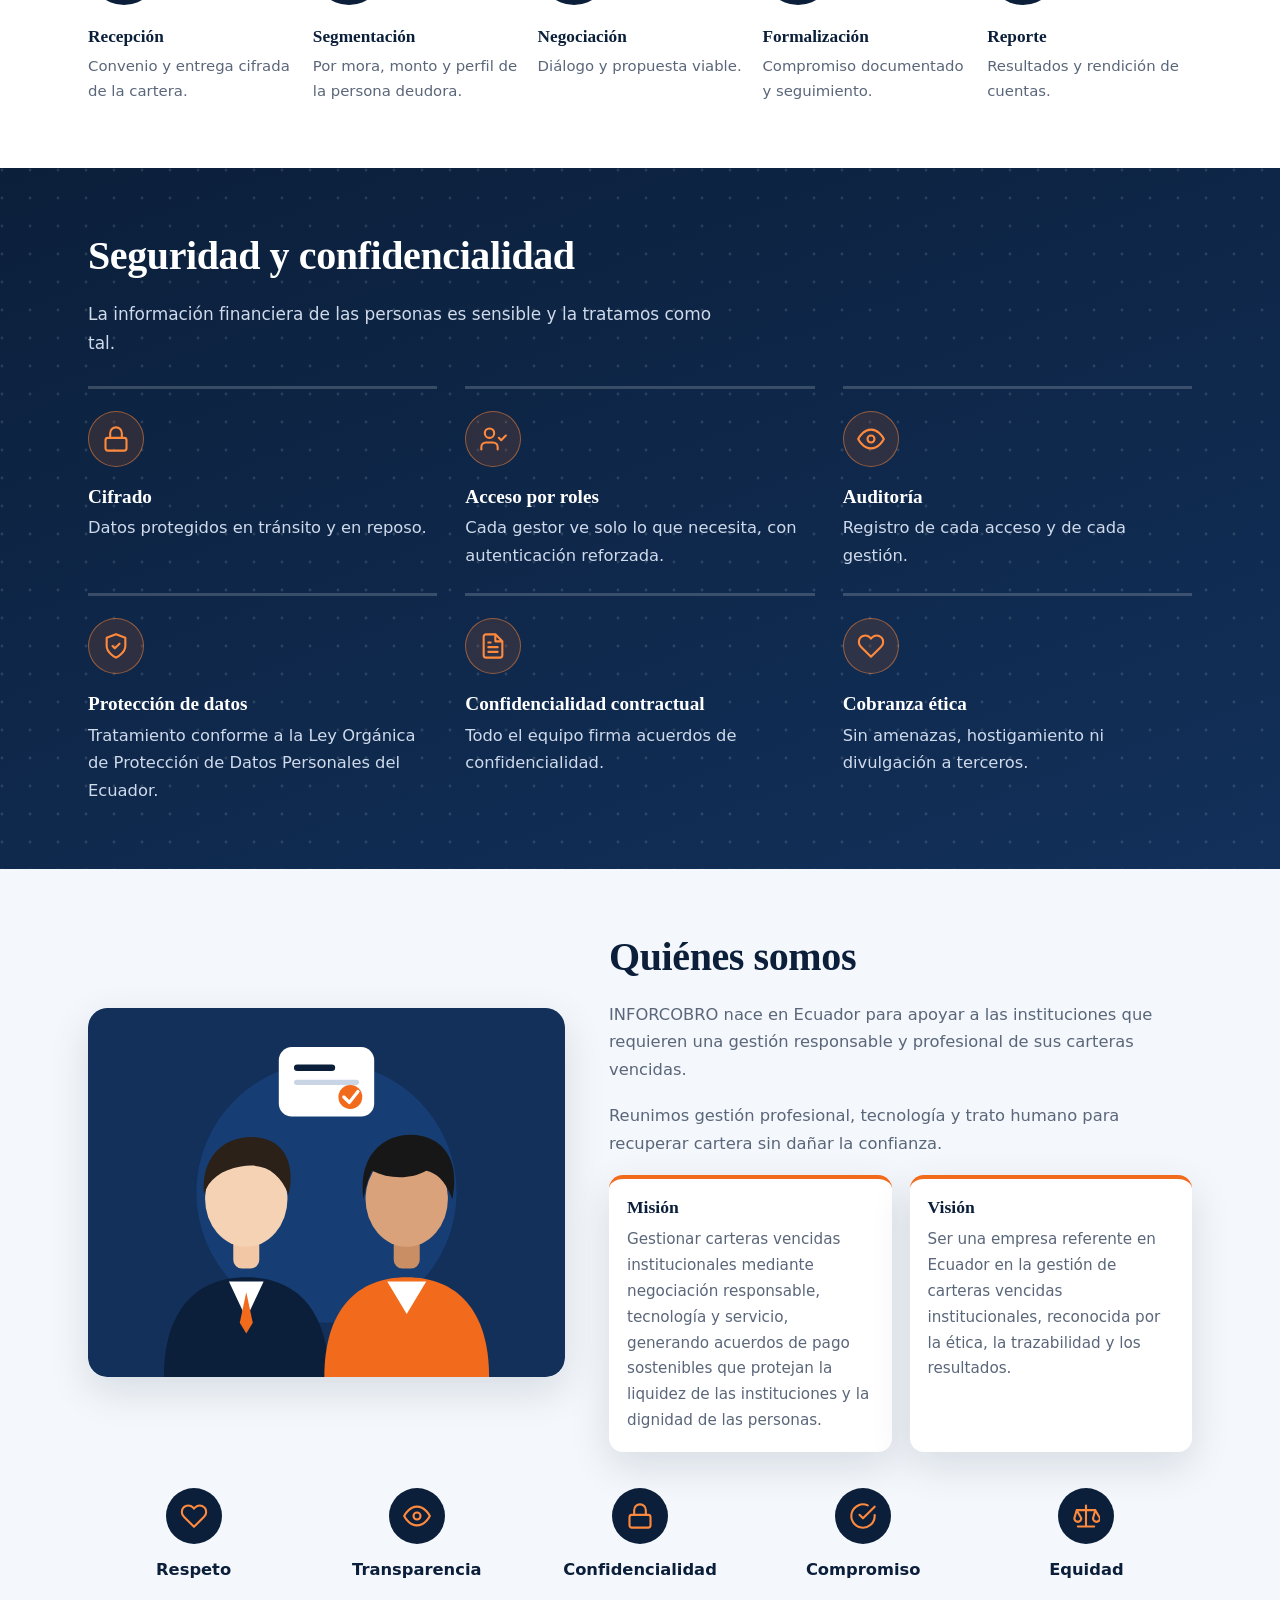
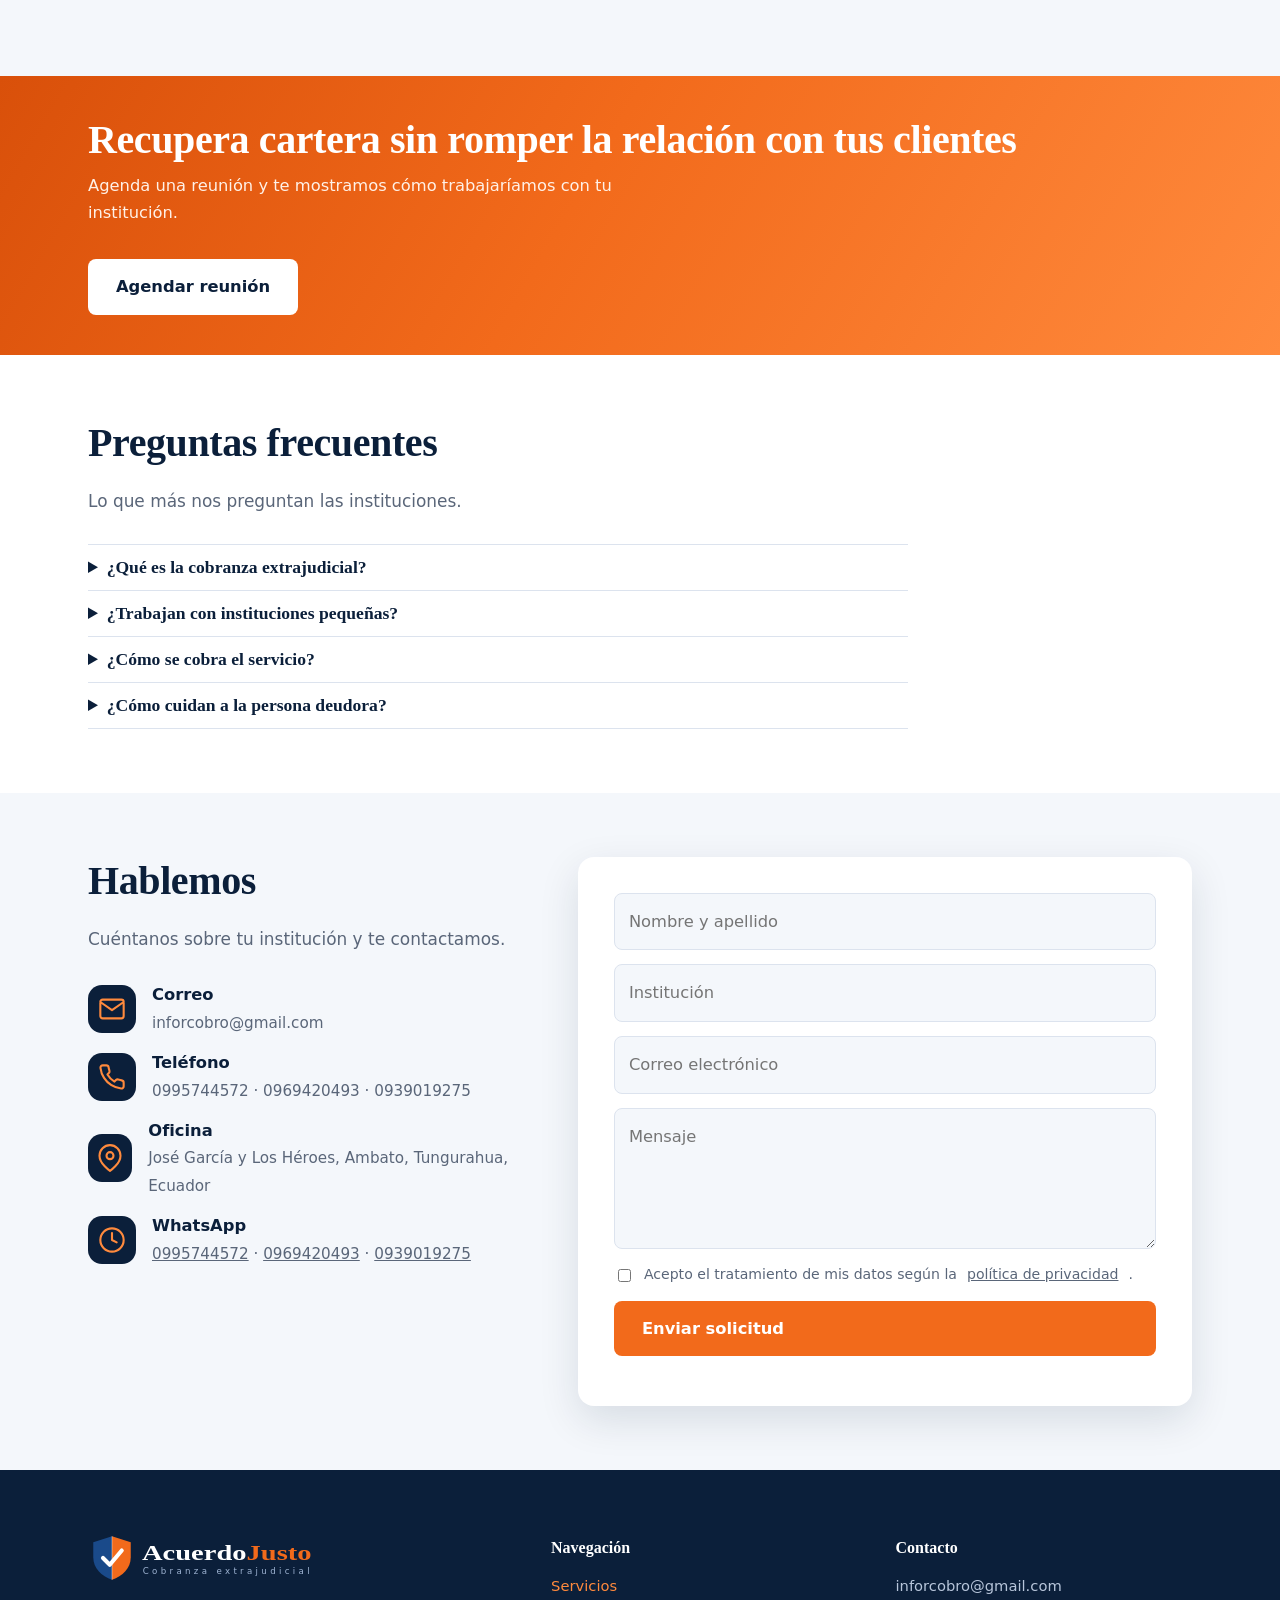
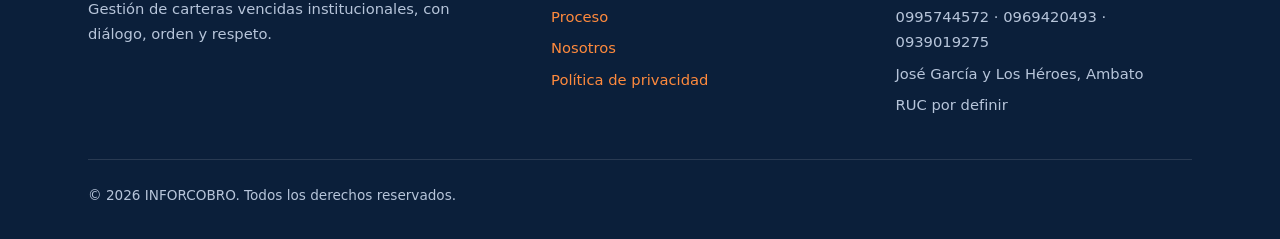
==== commit e29d4827: "Reducir espaciado vertical y vincular WhatsApp Co-authored-by: Copilot <223556219+Copilot@users.nore" ====
--- a/index.html
+++ b/index.html
@@ -500,14 +500,7 @@
                       <use href="#i-phone" />
                     </svg>
                   </div>
-                  <div>
-                    <b>Teléfono</b>
-                    <span>
-                      <a href="tel:+593995744572">0995744572</a> ·
-                      <a href="tel:+593969420493">0969420493</a> ·
-                      <a href="tel:+593939019275">0939019275</a>
-                    </span>
-                  </div>
+                  <div><b>Teléfono</b><span>0995744572 · 0969420493 · 0939019275</span></div>
                 </li>
                 <li>
                   <div class="tile">
@@ -596,11 +589,7 @@
           <div>
             <h4>Contacto</h4>
             <p>inforcobro@gmail.com</p>
-            <p>
-              <a href="https://wa.me/593995744572?text=Hola%20INFORCOBRO" target="_blank" rel="noopener noreferrer">0995744572</a> ·
-              <a href="https://wa.me/593969420493?text=Hola%20INFORCOBRO" target="_blank" rel="noopener noreferrer">0969420493</a> ·
-              <a href="https://wa.me/593939019275?text=Hola%20INFORCOBRO" target="_blank" rel="noopener noreferrer">0939019275</a>
-            </p>
+            <p>0995744572 · 0969420493 · 0939019275</p>
             <p>José García y Los Héroes, Ambato</p>
             <p>RUC por definir</p>
           </div>
--- a/css/styles.css
+++ b/css/styles.css
@@ -140,7 +140,7 @@
     radial-gradient(circle at 80% 30%, var(--blue), transparent 55%),
     linear-gradient(160deg, var(--navy), var(--navy2));
   color: #fff;
-  padding: 28px 0 110px;
+  padding: 28px 0 96px;
 }
 .hero .w {
   display: grid;
@@ -167,14 +167,14 @@
   display: block;
 }
 .trust {
-  margin-top: -56px;
+  margin-top: -48px;
   position: relative;
   z-index: 2;
 }
 .trust ul {
   list-style: none;
   margin: 0;
-  padding: 30px 36px;
+  padding: 22px 28px;
   background: #fff;
   border-radius: 14px;
   box-shadow: var(--sh);
@@ -205,7 +205,7 @@
   display: block;
 }
 section {
-  padding: 72px 0;
+  padding: 64px 0;
 }
 .alt {
   background: #fff;
@@ -213,13 +213,13 @@
 .sub {
   color: var(--mu);
   max-width: 640px;
-  margin: 0 0 36px;
+  margin: 0 0 28px;
   font-size: 1.06rem;
 }
 .grid3 {
   display: grid;
   grid-template-columns: repeat(3, 1fr);
-  gap: 28px 28px;
+  gap: 24px 28px;
 }
 .tile {
   width: 56px;
@@ -342,7 +342,7 @@
   grid-template-columns: 0.9fr 1.1fr;
   gap: 44px;
   align-items: center;
-  margin-bottom: 48px;
+  margin-bottom: 36px;
 }
 .about img {
   width: 100%;
@@ -358,13 +358,13 @@
 .mv {
   display: grid;
   grid-template-columns: 1fr 1fr;
-  gap: 24px;
-  margin-top: 22px;
+  gap: 18px;
+  margin-top: 18px;
 }
 .mv div {
   background: #fff;
   border-radius: 14px;
-  padding: 20px;
+  padding: 18px;
   box-shadow: var(--sh);
   border-top: 4px solid var(--or);
 }
@@ -379,8 +379,8 @@
 .vals {
   display: grid;
   grid-template-columns: repeat(5, 1fr);
-  gap: 20px;
-  margin: 0 0 48px;
+  gap: 12px;
+  margin: 0 0 28px;
   padding: 0;
   list-style: none;
 }
@@ -431,7 +431,7 @@
 .cta {
   background: linear-gradient(120deg, #d9500a, var(--or) 45%, var(--or2));
   color: #fff;
-  padding: 52px 0;
+  padding: 40px 0;
 }
 .cta .w {
   display: flex;
@@ -451,7 +451,7 @@
 }
 details {
   border-top: 1px solid var(--bd);
-  padding: 16px 0;
+  padding: 12px 0;
 }
 details:last-of-type {
   border-bottom: 1px solid var(--bd);
@@ -472,7 +472,7 @@
 .contact {
   display: grid;
   grid-template-columns: 0.85fr 1.15fr;
-  gap: 44px;
+  gap: 36px;
   align-items: start;
 }
 .info {
@@ -480,7 +480,7 @@
   margin: 0;
   padding: 0;
   display: grid;
-  gap: 14px;
+  gap: 12px;
 }
 .info li {
   display: flex;
@@ -500,24 +500,11 @@
   color: var(--mu);
   font-size: 0.95rem;
 }
-.info span a,
-.whatsapp-links a,
-.fg a {
-  color: inherit;
-  text-decoration: underline;
-  text-decoration-color: rgba(242, 106, 27, 0.65);
-  text-underline-offset: 3px;
-}
-.whatsapp-links a:hover,
-.info span a:hover,
-.fg a:hover {
-  color: var(--or);
-}
 form {
   display: grid;
   gap: 14px;
   background: #fff;
-  padding: 28px;
+  padding: 36px;
   border-radius: 16px;
   box-shadow: var(--sh);
 }
@@ -557,7 +544,7 @@
 footer {
   background: var(--navy);
   color: #b7c5da;
-  padding: 48px 0 24px;
+  padding: 64px 0 32px;
   font-size: 0.92rem;
 }
 footer a {
@@ -573,7 +560,7 @@
   display: grid;
   grid-template-columns: 1.4fr 1fr 1fr;
   gap: 48px;
-  padding-bottom: 28px;
+  padding-bottom: 36px;
   border-bottom: 1px solid rgba(255, 255, 255, 0.12);
 }
 .fg h4 {
@@ -710,7 +697,7 @@
     display: none;
   }
   .hero {
-    padding: 56px 0 88px;
+    padding: 48px 0 72px;
   }
   .hero .w,
   .about,
@@ -725,7 +712,7 @@
     margin: auto;
   }
   .trust {
-    margin-top: -40px;
+    margin-top: -32px;
   }
   .trust ul,
   .grid3 {
@@ -742,19 +729,19 @@
     grid-template-columns: 1fr 1fr;
   }
   section {
-    padding: 56px 0;
+    padding: 48px 0;
   }
   .sub {
-    margin-bottom: 28px;
+    margin-bottom: 24px;
   }
   .about {
-    margin-bottom: 36px;
+    margin-bottom: 24px;
   }
   .vals {
-    margin-bottom: 36px;
+    margin-bottom: 24px;
   }
   .cta {
-    padding: 40px 0;
+    padding: 32px 0;
   }
 }
 @media (max-width: 560px) {
